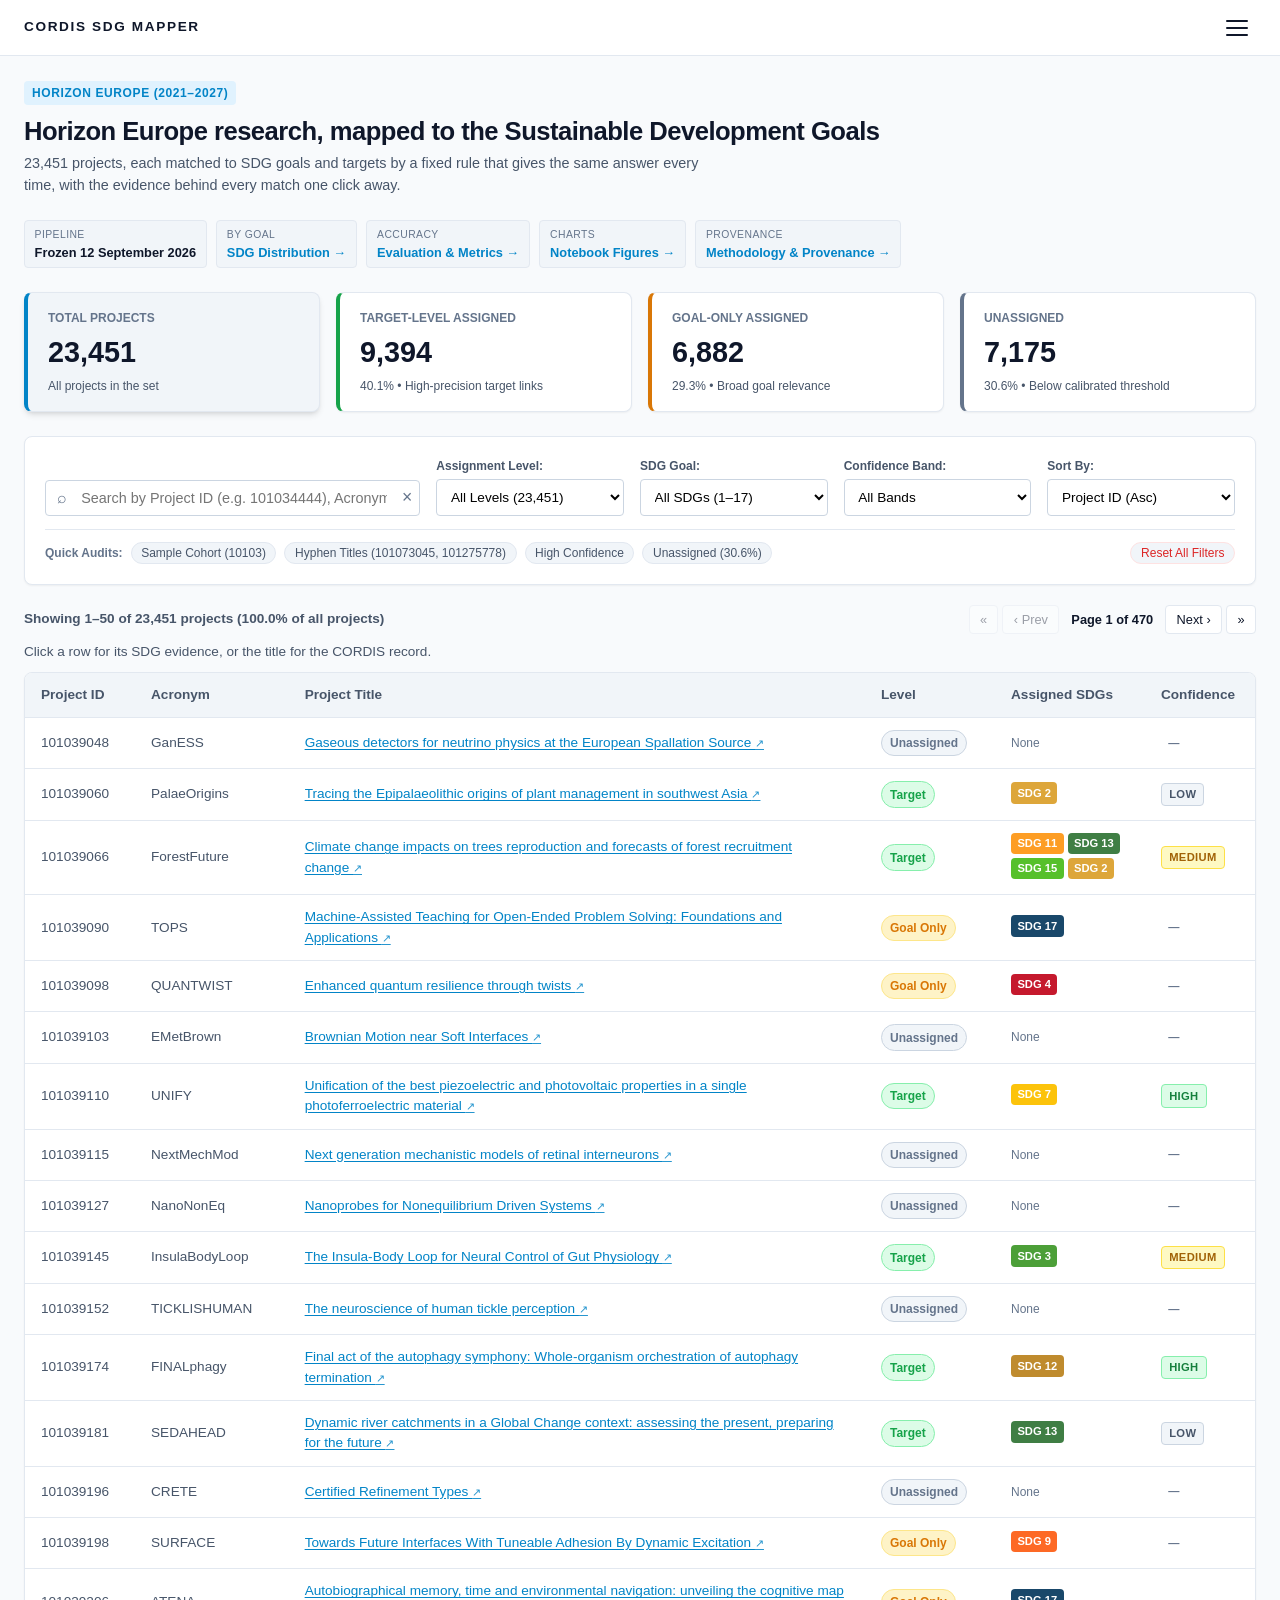
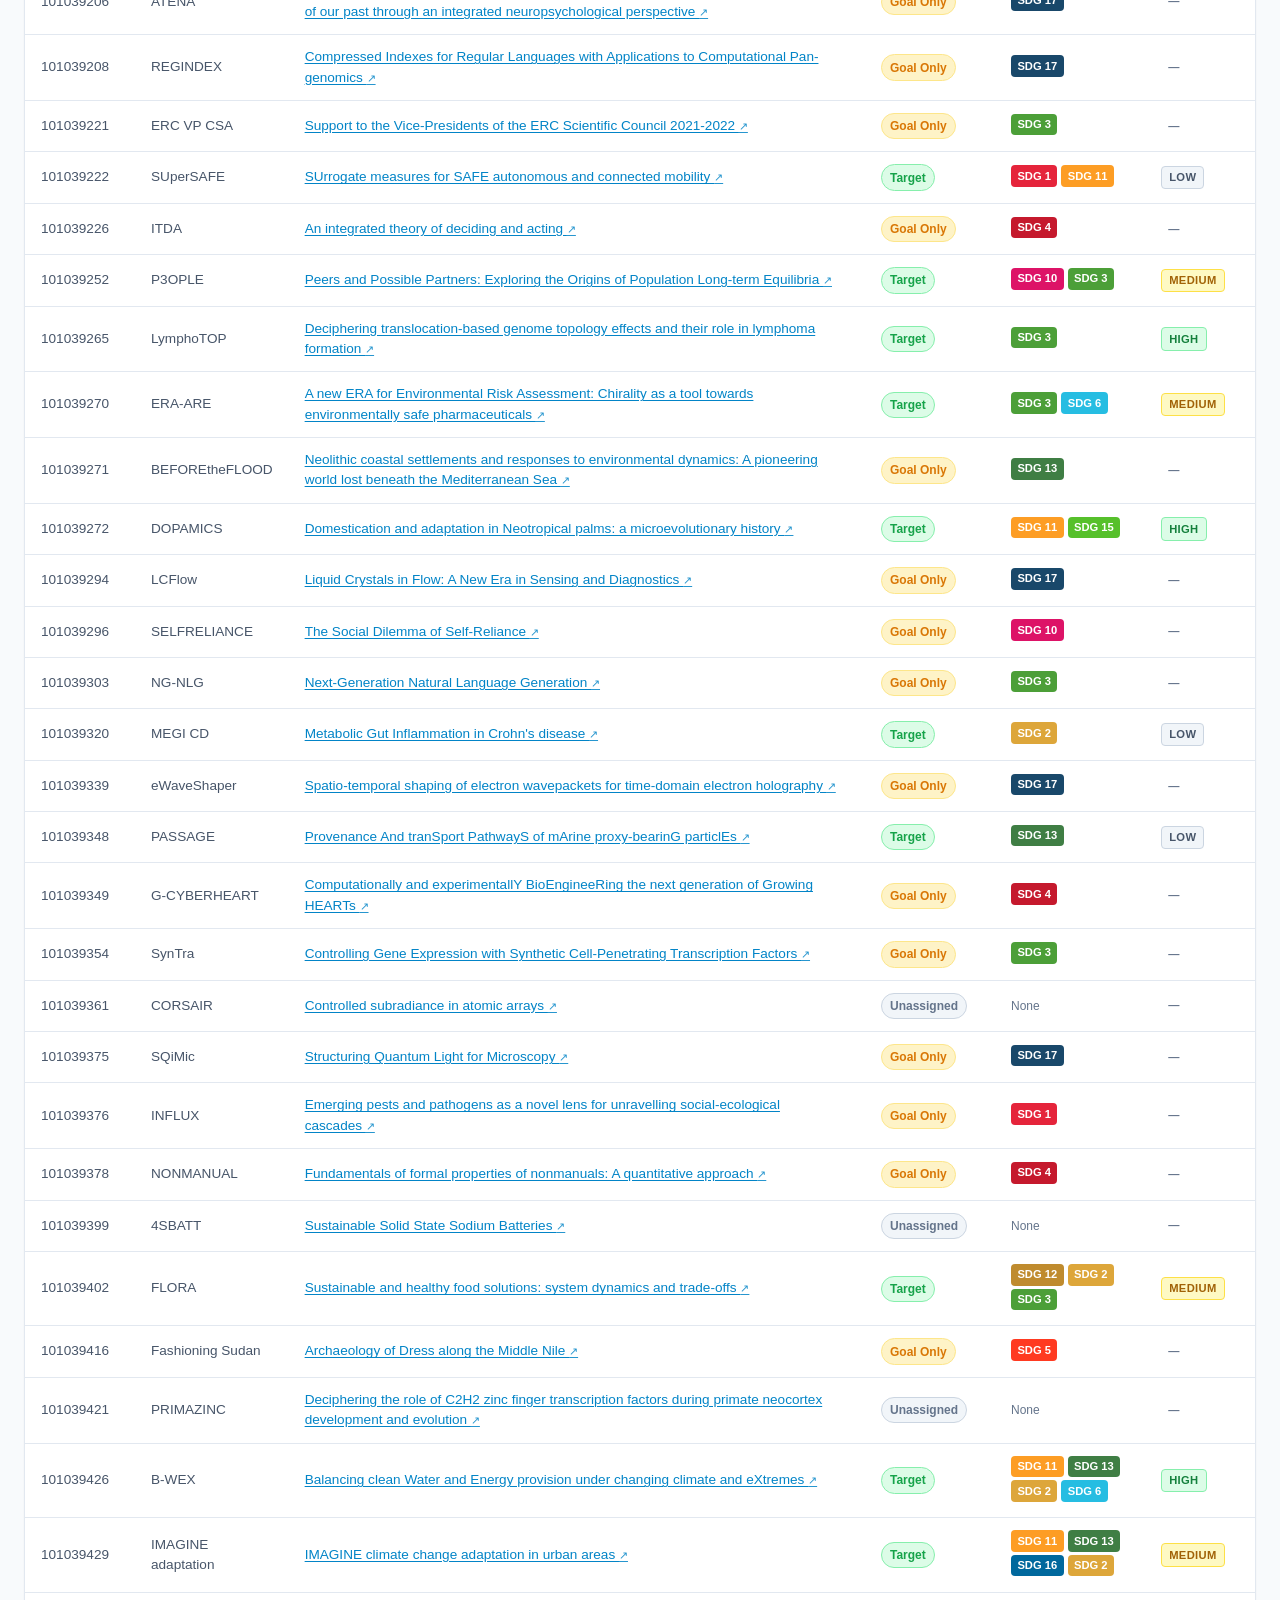
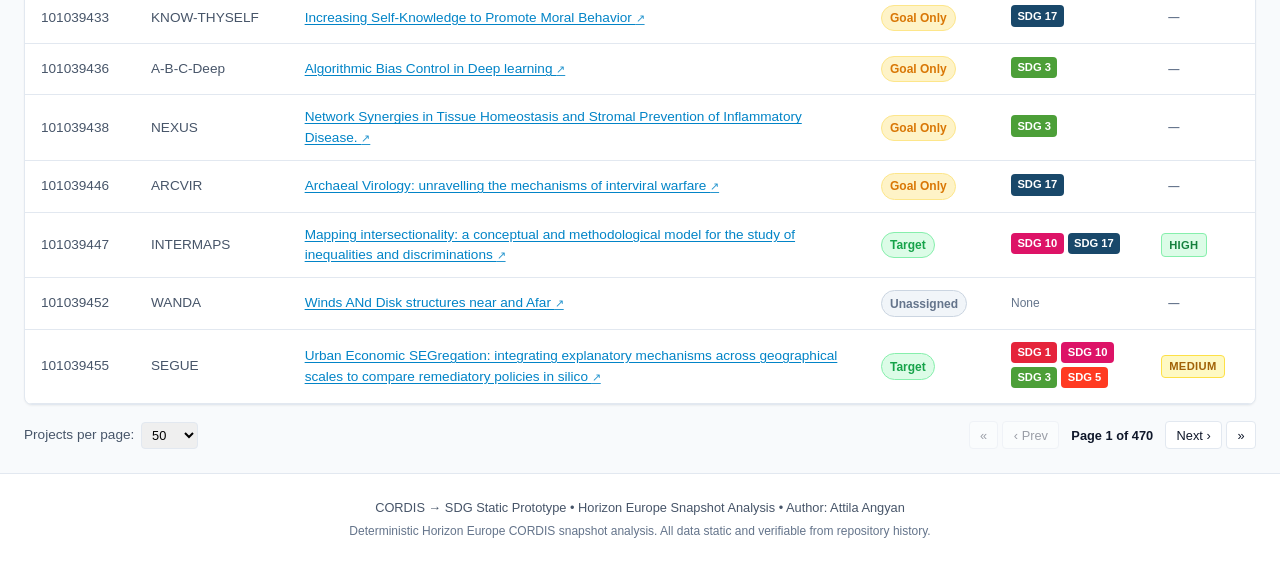
==== prototype/index.html @ 610fe41e "prototype: a target row lists its projects, goals link to the UN, and the open goal shows its statem" ====
<!DOCTYPE html>
<html lang="en">
<head>
  <meta charset="UTF-8">
  <meta name="viewport" content="width=device-width, initial-scale=1.0">
  <title>CORDIS SDG Mapper</title>
  <link rel="stylesheet" href="styles.css">
</head>
<body>
  <!-- Top bar: wordmark left, one menu behind three lines on the right -->
  <header class="topbar">
    <a class="wordmark" href="#tab-explorer" data-tab="explorer">CORDIS SDG Mapper</a>
    <button class="menu-toggle" id="menu-toggle" aria-label="Open menu" aria-expanded="false" aria-controls="site-menu">
      <span class="menu-lines" aria-hidden="true"><i></i><i></i><i></i></span>
    </button>
  </header>
  <nav class="site-menu" id="site-menu" hidden>
    <ul class="menu-list" role="list">
      <li><button class="menu-item active" data-tab="explorer">Home</button></li>
      <li><button class="menu-item" data-tab="sdgs">SDG Distribution</button></li>
      <li><button class="menu-item" data-tab="evaluation">Evaluation &amp; Metrics</button></li>
      <li><button class="menu-item" data-tab="figures">Notebook Figures</button></li>
      <li><button class="menu-item" data-tab="provenance">Methodology &amp; Provenance</button></li>
    </ul>
  </nav>
  <div class="menu-backdrop" id="menu-backdrop" hidden></div>

  <!-- Page head: scrolls with the page -->
  <section class="page-head" id="page-head">
    <div class="header-top">
      <div class="header-titles">
        <div class="header-badge">Horizon Europe (2021&ndash;2027)</div>
        <h1>Horizon Europe research, mapped to the Sustainable Development Goals</h1>
        <p class="header-subtitle">23,451 projects, each matched to SDG goals and targets by a fixed rule that gives the same answer every time, with the evidence behind every match one click away.</p>
      </div>
      <div class="provenance-badges">
        <div class="badge-item">
          <span class="badge-label">Pipeline</span>
          <span class="badge-value">Frozen 12 September 2026</span>
        </div>
        <div class="badge-item">
          <span class="badge-label">By goal</span>
          <a href="#tab-sdgs" class="badge-value badge-link section-link" data-tab="sdgs">SDG Distribution &rarr;</a>
        </div>
        <div class="badge-item">
          <span class="badge-label">Accuracy</span>
          <a href="#tab-evaluation" class="badge-value badge-link section-link" data-tab="evaluation">Evaluation &amp; Metrics &rarr;</a>
        </div>
        <div class="badge-item">
          <span class="badge-label">Charts</span>
          <a href="#tab-figures" class="badge-value badge-link section-link" data-tab="figures">Notebook Figures &rarr;</a>
        </div>
        <div class="badge-item" title="c5f2a26ce6049e801a7e757efc2cbe4253689987fad761f1d97cfb5b0ad68fb2">
          <span class="badge-label">Provenance</span>
          <a href="#tab-provenance" class="badge-value badge-link section-link" id="header-provenance-link" data-tab="provenance" title="c5f2a26ce6049e801a7e757efc2cbe4253689987fad761f1d97cfb5b0ad68fb2">Methodology &amp; Provenance &rarr;</a>
        </div>
      </div>
    </div>
  </section>

  <main class="app-main">
    <!-- TAB 1: PROJECT EXPLORER -->
    <section id="tab-explorer" class="tab-pane active">
      <!-- High Level Statistics Bar -->
      <div class="stats-row">
        <div class="stat-card stat-total" id="card-total">
          <div class="stat-label">Total Projects</div>
          <div class="stat-value" id="stat-total">23,451</div>
          <div class="stat-sub">All projects in the set</div>
        </div>
        <div class="stat-card stat-target" id="card-target">
          <div class="stat-label">Target-Level Assigned</div>
          <div class="stat-value" id="stat-target">9,394</div>
          <div class="stat-sub">40.1% &bull; High-precision target links</div>
        </div>
        <div class="stat-card stat-goal" id="card-goal">
          <div class="stat-label">Goal-Only Assigned</div>
          <div class="stat-value" id="stat-goal">6,882</div>
          <div class="stat-sub">29.3% &bull; Broad goal relevance</div>
        </div>
        <div class="stat-card stat-none" id="card-none">
          <div class="stat-label">Unassigned</div>
          <div class="stat-value" id="stat-none">7,175</div>
          <div class="stat-sub">30.6% &bull; Below calibrated threshold</div>
        </div>
      </div>

      <!-- Search & Filters Container -->
      <div class="filters-card">
        <div class="filters-main">
          <div class="search-box">
            <span class="search-icon">&telrec;</span>
            <input type="text" id="search-input" placeholder="Search by Project ID (e.g. 101034444), Acronym, or Title keywords..." autocomplete="off">
            <button id="clear-search-btn" class="icon-btn" title="Clear search">&times;</button>
          </div>

          <div class="filter-group">
            <label for="level-filter">Assignment Level:</label>
            <select id="level-filter">
              <option value="all">All Levels (23,451)</option>
              <option value="target">Target-Level Assigned (9,394)</option>
              <option value="goal_only">Goal-Only Assigned (6,882)</option>
              <option value="none">Unassigned (7,175)</option>
            </select>
          </div>

          <div class="filter-group">
            <label for="sdg-filter">SDG Goal:</label>
            <select id="sdg-filter">
              <option value="all">All SDGs (1–17)</option>
            </select>
          </div>

          <div class="filter-group">
            <label for="band-filter">Confidence Band:</label>
            <select id="band-filter">
              <option value="all">All Bands</option>
              <option value="high">High Confidence</option>
              <option value="medium">Medium Confidence</option>
              <option value="low">Low Confidence</option>
              <option value="none">Unassigned</option>
            </select>
          </div>

          <div class="filter-group">
            <label for="sort-select">Sort By:</label>
            <select id="sort-select">
              <option value="id-asc">Project ID (Asc)</option>
              <option value="id-desc">Project ID (Desc)</option>
              <option value="acronym-asc">Acronym (A &rarr; Z)</option>
            </select>
          </div>
        </div>

        <!-- Quick Filter Presets -->
        <div class="quick-presets">
          <span class="preset-label">Quick Audits:</span>
          <button class="preset-btn" data-preset="sample">Sample Cohort (10103)</button>
          <button class="preset-btn" data-preset="hyphen-titles" title="Audit projects 101073045 and 101275778 with leading hyphens">Hyphen Titles (101073045, 101275778)</button>
          <button class="preset-btn" data-preset="high-band">High Confidence</button>
          <button class="preset-btn" data-preset="unassigned">Unassigned (30.6%)</button>
          <button class="preset-btn preset-reset" id="reset-filters-btn">Reset All Filters</button>
        </div>
      </div>

      <!-- Results Count & Pagination Controls -->
      <div class="results-header">
        <div class="results-count-group">
          <div class="results-count" id="results-count">Loading index...</div>
          <button class="target-chip" id="target-filter-chip" hidden type="button" title="Remove the target filter"></button>
        </div>
        <div class="pagination-controls" id="top-pagination"></div>
      </div>

      <div class="table-hint">Click a row for its SDG evidence, or the title for the CORDIS record.</div>

      <!-- Projects Table -->
      <div class="table-container">
        <table class="projects-table">
          <thead>
            <tr>
              <th class="col-id">Project ID</th>
              <th class="col-acronym">Acronym</th>
              <th class="col-title">Project Title</th>
              <th class="col-level">Level</th>
              <th class="col-sdgs">Assigned SDGs</th>
              <th class="col-band">Confidence</th>
            </tr>
          </thead>
          <tbody id="projects-table-body">
            <tr>
              <td colspan="6" class="loading-cell">Loading project search index (23,451 projects)...</td>
            </tr>
          </tbody>
        </table>
      </div>

      <!-- Bottom Pagination -->
      <div class="results-footer">
        <div class="page-size-selector">
          <label for="page-size-select">Projects per page:</label>
          <select id="page-size-select">
            <option value="25">25</option>
            <option value="50" selected>50</option>
            <option value="100">100</option>
            <option value="250">250</option>
          </select>
        </div>
        <div class="pagination-controls" id="bottom-pagination"></div>
      </div>
    </section>

    <!-- TAB 2: SDG DISTRIBUTIONS -->
    <section id="tab-sdgs" class="tab-pane">
      <div class="pane-intro">
        <h2>UN Sustainable Development Goals Distribution</h2>
        <p>Breakdown of 23,451 Horizon Europe projects mapped across the 17 Sustainable Development Goals. Click any Goal to inspect its target-level distribution and filter the project list on the Home page.</p>
      </div>

      <div class="sdg-grid" id="sdg-grid">
        <!-- Filled dynamically by JavaScript -->
      </div>

      <!-- Target Breakdown Drawer / Container -->
      <div class="target-breakdown-card" id="target-breakdown-card" style="display: none;">
        <div class="target-breakdown-header">
          <div class="target-breakdown-title" id="target-breakdown-title">SDG Target Breakdown</div>
          <div class="target-breakdown-actions">
            <button class="btn btn-primary" id="filter-by-selected-sdg-btn">Explore Projects in this SDG &rarr;</button>
            <button class="icon-btn" id="close-target-breakdown-btn">&times;</button>
          </div>
        </div>
        <div class="target-breakdown-body" id="target-breakdown-body"></div>
      </div>
    </section>

    <!-- TAB 3: EVALUATION & METRICS -->
    <section id="tab-evaluation" class="tab-pane">
      <div class="pane-intro">
        <h2>Pipeline Evaluation &amp; Benchmark Metrics</h2>
        <p>Ground-truth validation results on the held-out 100 evaluation sample and development agreement metrics from the frozen pipeline run (output <code class="mono" title="0938fe34e41cd5d8ddccfba69238481fdf6470e54046104ad7a3535da6743709">0938fe34&hellip;</code>, pipeline commit <code class="mono" title="0246412b44f722567feaa2e6c1b6e695de86c923">0246412b</code>, metrics artefact <code class="mono" title="babd37415581ce82ecb09c4501052ce811e834e57dad7c6735389ce321dd8a2e">babd3741&hellip;</code>).</p>
      </div>

      <div class="metrics-grid">
        <div class="metric-box highlight-box">
          <div class="metric-title">Target-Level Precision</div>
          <div class="metric-number" id="eval-metric-precision">0.447</div>
          <div class="metric-desc">Target-level precision on held-out evaluation 100 sample (calibrated threshold).</div>
        </div>
        <div class="metric-box highlight-box">
          <div class="metric-title">Target-Level Recall</div>
          <div class="metric-number" id="eval-metric-recall">0.221</div>
          <div class="metric-desc">Target-level recall on held-out 100 sample (reflects vocabulary ceiling constraints).</div>
        </div>
        <div class="metric-box warning-box">
          <div class="metric-title">Recall Ceiling</div>
          <div class="metric-number" id="eval-metric-ceiling">0.442</div>
          <div class="metric-desc"><strong id="eval-metric-ceiling-unreachable">53 of 95 reference pairs</strong> share zero vocabulary with official target descriptions at any threshold.</div>
        </div>
        <div class="metric-box">
          <div class="metric-title">Development Cohen's Kappa</div>
          <div class="metric-number" id="eval-metric-kappa">0.677</div>
          <div class="metric-desc">Agreement between two model seats on development 50 sample (substantial agreement baseline).</div>
        </div>
      </div>

      <div class="eval-cards-container">
        <div class="eval-card">
          <h3>Methodological Findings &amp; Constraints</h3>
          <ul class="eval-list">
            <li>
              <strong>Vocabulary Divergence &amp; The Recall Ceiling (<span id="eval-prose-ceiling">0.442</span>):</strong>
              Keyword and text-matching pipelines cannot reach <span id="eval-prose-unreachable-pairs">53 of 95</span> gold-standard target associations because CORDIS project descriptions and UN SDG target texts use non-overlapping terminologies. This ceiling is an inherent property of lexical overlap, not a pipeline bug.
            </li>
            <li>
              <strong>Unassigned Rate (30.6%):</strong>
              7,175 of 23,451 projects receive no SDG assignment (<code class="mono">assignment_level: none</code>). Calibrated thresholding intentionally rejects low-confidence matches to preserve high precision (<span id="eval-prose-precision">0.447</span>) rather than forcing arbitrary labels.
            </li>
            <li>
              <strong>Single-Reference Annotation Limit:</strong>
              <span id="eval-prose-reference-note">The reference labels for the 100 evaluation projects come from a single annotator. A planned second annotation of 20 projects by the author was not made, so no adjudication took place and this limitation covers all 100.</span>
            </li>
            <li>
              <strong>Deterministic Verification &amp; Explanation Pass:</strong>
              To ensure 100% deterministic reproducibility without external API key dependencies, model-generated explanations were parked under the methodology specification during the frozen run.
            </li>
          </ul>
        </div>

        <div class="eval-card">
          <h3>Self-Proof Reproduction Protocol</h3>
          <div class="repro-box">
            <p>Every reported metric is verified by self-proof inside <code class="mono">scripts/metrics.py</code>:</p>
            <pre class="code-block">python scripts/metrics.py --results data/pipeline/evaluation-100-v2.json --results-sha256 0938fe34e41cd5d8ddccfba69238481fdf6470e54046104ad7a3535da6743709 --dev-results data/pipeline/development-50-v1.json --dev-results-sha256 032a4881774ce9adbbc84bb8a949b7d06843ad77a23aae1c4b77d6de522ea460 --handoff data/sample/handoff-evaluation-100.json --out data/pipeline/evaluation-100-metrics.json</pre>
            <p>The script validates development-50 agreement (<code class="mono" id="eval-repro-kappa">0.677</code>) and held-out 100 target metrics (<code class="mono" id="eval-repro-metrics">P=0.447, R=0.221, Ceiling=0.442</code>) against the frozen run output <code class="mono" title="0938fe34e41cd5d8ddccfba69238481fdf6470e54046104ad7a3535da6743709">0938fe34&hellip;</code>.</p>
          </div>
        </div>
      </div>
    </section>

    <!-- TAB 4: NOTEBOOK FIGURES -->
    <section id="tab-figures" class="tab-pane">
      <div class="pane-intro">
        <h2>Notebook Visualisations (Embedded SVGs)</h2>
        <p>The six figures committed under <code class="mono">figures/</code> are embedded directly without redrawing or modifications.</p>
      </div>

      <div class="figures-gallery">
        <!-- Figure 1 -->
        <article class="figure-card">
          <div class="figure-media">
            <img src="figures/recall-ceiling.svg" alt="Recall Ceiling and Unreachable Targets" class="responsive-svg" onerror="this.onerror=null;this.src='../figures/recall-ceiling.svg';">
          </div>
          <div class="figure-info">
            <h3>1. Recall Ceiling &amp; Unreachable Reference Targets</h3>
            <div class="fig-meta">
              <span class="fig-file">figures/recall-ceiling.svg</span>
              <span class="fig-hash mono" title="2877c3ac441ffbb0485b712abda4cff057c8efa93e904c7ca494fcd6f8427ed1">sha256: 2877c3ac&hellip;</span>
            </div>
            <p class="fig-caption">Visualises the <span id="fig-caption-ceiling">0.442</span> recall ceiling: <span id="fig-caption-unreachable">53 of 95</span> reference pairs share zero terms with UN SDG targets, rendering them unreachable by lexical methods regardless of threshold tuning.</p>
          </div>
        </article>

        <!-- Figure 2 -->
        <article class="figure-card">
          <div class="figure-media">
            <img src="figures/disagreement-shape.svg" alt="Disagreement Shape" class="responsive-svg" onerror="this.onerror=null;this.src='../figures/disagreement-shape.svg';">
          </div>
          <div class="figure-info">
            <h3>2. Disagreement Shape Across Reference Standards</h3>
            <div class="fig-meta">
              <span class="fig-file">figures/disagreement-shape.svg</span>
              <span class="fig-hash mono" title="d9c6a91a11481c3265be6d4747b69352790fa7e4536ff98ff19ea831ea3f9e61">sha256: d9c6a91a&hellip;</span>
            </div>
            <p class="fig-caption">Distribution and topology of classification agreements and disagreements between automated heuristic scoring and manual reference annotations.</p>
          </div>
        </article>

        <!-- Figure 3 -->
        <article class="figure-card">
          <div class="figure-media">
            <img src="figures/goals-by-project-count.svg" alt="Distribution of Goals per Project" class="responsive-svg" onerror="this.onerror=null;this.src='../figures/goals-by-project-count.svg';">
          </div>
          <div class="figure-info">
            <h3>3. Goals by Project Count</h3>
            <div class="fig-meta">
              <span class="fig-file">figures/goals-by-project-count.svg</span>
              <span class="fig-hash mono" title="7db6eae48b966e1fa73c3e928f21958171cad4a8536f49f3fe1e816701f02d23">sha256: 7db6eae4&hellip;</span>
            </div>
            <p class="fig-caption">Frequency of projects mapped to 0, 1, 2, or 3+ SDG goals. 30.6% (7,175) receive 0 assignments, while single-goal and dual-goal projects form the majority of assignments.</p>
          </div>
        </article>

        <!-- Figure 4 -->
        <article class="figure-card">
          <div class="figure-media">
            <img src="figures/most-linked-targets.svg" alt="Most Linked Targets" class="responsive-svg" onerror="this.onerror=null;this.src='../figures/most-linked-targets.svg';">
          </div>
          <div class="figure-info">
            <h3>4. Most Linked SDG Targets</h3>
            <div class="fig-meta">
              <span class="fig-file">figures/most-linked-targets.svg</span>
              <span class="fig-hash mono" title="8f2caf29f882ebf6148ffd73485308fb02a7e682e0bfaace837de532c1d644d6">sha256: 8f2caf29&hellip;</span>
            </div>
            <p class="fig-caption">The top SDG targets linked across Horizon Europe funding, highlighting prominent concentrations in health (Goal 3), climate action (Goal 13), and energy transition (Goal 7).</p>
          </div>
        </article>

        <!-- Figure 5 -->
        <article class="figure-card">
          <div class="figure-media">
            <img src="figures/relevance-by-field.svg" alt="Relevance by Field" class="responsive-svg" onerror="this.onerror=null;this.src='../figures/relevance-by-field.svg';">
          </div>
          <div class="figure-info">
            <h3>5. Relevance by CORDIS Field</h3>
            <div class="fig-meta">
              <span class="fig-file">figures/relevance-by-field.svg</span>
              <span class="fig-hash mono" title="46baad33a8d40a4cba2b0ee220df564d01b4bc61308ff102374da95ace6f4d6f">sha256: 46baad33&hellip;</span>
            </div>
            <p class="fig-caption">Signal strength and scoring contribution across project Title, Objective, and Call Title fields, illustrating the critical importance of multi-field provenance.</p>
          </div>
        </article>

        <!-- Figure 6 -->
        <article class="figure-card">
          <div class="figure-media">
            <img src="figures/confidence-bands.svg" alt="Confidence Bands" class="responsive-svg" onerror="this.onerror=null;this.src='../figures/confidence-bands.svg';">
          </div>
          <div class="figure-info">
            <h3>6. Assignment Confidence Bands</h3>
            <div class="fig-meta">
              <span class="fig-file">figures/confidence-bands.svg</span>
              <span class="fig-hash mono" title="7d55aa97458541589e569986b3be7a8abb14e7a5da12ccef06030469fe160761">sha256: 7d55aa97&hellip;</span>
            </div>
            <p class="fig-caption">How the assignments split across the three confidence bands, from high-certainty matches to exploratory ones.</p>
          </div>
        </article>
      </div>
    </section>

    <!-- TAB 5: METHODOLOGY & PROVENANCE -->
    <section id="tab-provenance" class="tab-pane">
      <div class="pane-intro">
        <h2>Methodology &amp; Provenance</h2>
        <p>Deterministic classification methodology, taxonomy integration, reproducibility commands, and cryptographic verification digests for the Horizon Europe CORDIS SDG mapping analysis.</p>
      </div>

      <div class="provenance-grid">
        <!-- 1. What the data is -->
        <div class="provenance-card">
          <h3>What the data is</h3>
          <p>The analysis operates on official European Union open datasets and established international taxonomies:</p>
          <ul class="covenant-list">
            <li>
              <strong>The Horizon Europe projects:</strong>
              A complete snapshot of 23,451 research projects funded under the European Union's Horizon Europe framework programme (2021&ndash;2027), sourced from the official CORDIS open data repository. Each project record contains project identifiers, title, acronym, teaser summary, comprehensive objective text, free keywords, and classified scientific domains.
            </li>
            <li>
              <strong>UN Sustainable Development Goals Taxonomy:</strong>
              The 17 Goals and 169 Targets defined by the United Nations 2030 Agenda for Sustainable Development, sourced from the Publications Office of the European Union (EU Vocabularies). The taxonomy establishes standard descriptions, indicators, and official target statements.
            </li>
            <li>
              <strong>European Science Vocabulary (EuroSciVoc):</strong>
              The multilingual taxonomy of scientific fields maintained by the Publications Office of the European Union. A curated, peer-reviewed domain crosswalk containing 235 mappings connects EuroSciVoc disciplines directly to relevant SDG targets and goals.
            </li>
            <li>
              <strong>Five Analyzed Text Fields:</strong>
              Project evidence is extracted across five distinct fields: Project Title, Teaser, Objective, Free Keywords, and EuroSciVoc Fields. The pipeline explicitly tracks which fields are populated in each CORDIS record to distinguish between absent text fields and non-matching text.
            </li>
          </ul>
        </div>

        <!-- 2. What the pipeline does -->
        <div class="provenance-card">
          <h3>What the pipeline does</h3>
          <p>The system performs deterministic multi-label classification to assign UN SDGs to Horizon Europe research projects:</p>
          <ul class="covenant-list">
            <li>
              <strong>Dual Evidence Architecture:</strong>
              The classifier synthesises two complementary channels of evidence:
              <br>&bull; <em>Lexical Target Matching:</em> High-precision phrase and keyword matching using strict word-boundary regular expressions against SDG target definitions, guarded by negative filters and domain stop-lists to eliminate polysemous false positives.
              <br>&bull; <em>Taxonomic Crosswalk:</em> Domain-level assignments inferred from official EuroSciVoc classifications attached to each project.
            </li>
            <li>
              <strong>Assignment Tiers &amp; Calibrated Precision:</strong>
              Projects are stratified into three mutually distinct assignment tiers:
              <br>&bull; <em>Target-Level Assigned (40.1%, 9,394 projects):</em> Substantive evidence meeting calibrated scoring thresholds for one or more specific SDG targets.
              <br>&bull; <em>Goal-Only Assigned (29.3%, 6,882 projects):</em> High-level relevance to broader SDG themes without meeting granular target-level evidence criteria.
              <br>&bull; <em>Unassigned (30.6%, 7,175 projects):</em> Projects lacking sufficient lexical or taxonomic overlap are left unassigned, preserving high precision (0.447) rather than introducing speculative labels.
            </li>
            <li>
              <strong>Full Attribution &amp; Auditability:</strong>
              Every assigned target or goal retains complete evidence provenance, recording the exact matched phrases and the specific project fields in which they occurred.
            </li>
            <li>
              <strong>Source Text Fidelity:</strong>
              All project titles and acronyms are preserved verbatim from raw CORDIS source bytes without normalization or escaping (including leading hyphens in projects 101073045 and 101275778).
            </li>
          </ul>
        </div>

        <!-- 3. What was frozen and when -->
        <div class="provenance-card">
          <h3>What was frozen and when</h3>
          <p>Methodological specifications, logic, and evaluation artifacts were formally frozen on 12 September 2026:</p>
          <ul class="covenant-list">
            <li>
              <strong>Pipeline Freeze (12 September 2026):</strong>
              The classification algorithm, matching rules, scoring weights, vocabulary stop-lists, and assignment thresholds were frozen at commit <code class="mono" title="0246412b44f722567feaa2e6c1b6e695de86c923">0246412b44f722567feaa2e6c1b6e695de86c923</code>.
            </li>
            <li>
              <strong>Single Blind Evaluation Run:</strong>
              Evaluation was performed once against the frozen pipeline using a held-out benchmark of 100 projects. The run yielded target-level precision of 0.447 and recall of 0.221, reflecting an inherent vocabulary ceiling of 0.442 where 53 of 95 reference pairs share zero lexical overlap with official UN target texts.
            </li>
            <li>
              <strong>Fast run checked against the slow run:</strong>
              A performance optimization (substring pre-check skip) was verified against a slow control run across all 23,451 projects (28,833 assigned rows). Two independent instruments confirmed byte-identical results: zero missing projects, zero row differences, and zero score or band discrepancies.
            </li>
            <li>
              <strong>Frozen Run Output:</strong>
              The full evaluation output hashes cryptographically to <code class="mono" title="0938fe34e41cd5d8ddccfba69238481fdf6470e54046104ad7a3535da6743709">0938fe34e41cd5d8ddccfba69238481fdf6470e54046104ad7a3535da6743709</code>.
            </li>
          </ul>
        </div>

        <!-- 4. How to reproduce it -->
        <div class="provenance-card">
          <h3>How to reproduce it</h3>
          <p>The entire pipeline executes using only the Python standard library (version 3.10+) with zero external package dependencies. Run the reproduction suite in sequence:</p>
          <div class="repro-box">
            <pre class="code-block">python scripts/make_manifest.py
python scripts/verify_licences.py
python scripts/extract_targets.py
python scripts/extract_key_terms.py
python scripts/verify_crosswalk.py
python scripts/draw_sample.py
python scripts/build_handoff.py
python scripts/build_handoff.py --set evaluation --out data/sample/handoff-evaluation-100.json
python scripts/pipeline.py --handoff data/sample/handoff-150.json --set development --out data/pipeline/development-50-v2.json
python scripts/pipeline.py --handoff data/sample/handoff-evaluation-100.json --set evaluation --freeze-seq 207 --out data/pipeline/evaluation-100-v2.json
python scripts/explain.py --results data/pipeline/development-50-v2.json --out data/pipeline/development-50-explanations-v2.json
python scripts/metrics.py --results data/pipeline/evaluation-100-v2.json --results-sha256 0938fe34e41cd5d8ddccfba69238481fdf6470e54046104ad7a3535da6743709 --dev-results data/pipeline/development-50-v1.json --dev-results-sha256 032a4881774ce9adbbc84bb8a949b7d06843ad77a23aae1c4b77d6de522ea460 --handoff data/sample/handoff-evaluation-100.json --out data/pipeline/evaluation-100-metrics.json
python scripts/compare_control_table.py --control &lt;path-to-control-table&gt;
python scripts/test_reported_figures.py</pre>
          </div>
        </div>

        <!-- 5. Verify these files -->
        <div class="provenance-card" id="card-verify-files">
          <h3>Verify these files</h3>
          <p>Cryptographic digests for all pipeline artefacts and specification documents, verified on disk:</p>
          <table class="contract-table" id="verify-files-table">
            <thead>
              <tr>
                <th>Artefact</th>
                <th>Repository Path</th>
                <th>SHA-256 / Commit Digest</th>
              </tr>
            </thead>
            <tbody>
              <tr id="verify-mapping-table">
                <td><strong>Mapping Table</strong></td>
                <td><code class="mono">data/corpus/mapping-table-0246412.csv</code></td>
                <td><code class="mono" id="digest-mapping-table" title="181d378a3078014193f3ae4f684b00b375ed62f3d24b2b34c060f6457b4a00d3">181d378a3078014193f3ae4f684b00b375ed62f3d24b2b34c060f6457b4a00d3</code></td>
              </tr>
              <tr id="verify-pipeline-commit">
                <td><strong>Pipeline Commit</strong></td>
                <td><code class="mono">scripts/pipeline.py</code> (frozen commit)</td>
                <td><code class="mono" id="digest-pipeline-commit" title="0246412b44f722567feaa2e6c1b6e695de86c923">0246412b44f722567feaa2e6c1b6e695de86c923</code></td>
              </tr>
              <tr id="verify-frozen-output">
                <td><strong>Frozen Output</strong></td>
                <td>Evaluation run output</td>
                <td><code class="mono" id="digest-frozen-output" title="0938fe34e41cd5d8ddccfba69238481fdf6470e54046104ad7a3535da6743709">0938fe34e41cd5d8ddccfba69238481fdf6470e54046104ad7a3535da6743709</code></td>
              </tr>
              <tr id="verify-specification">
                <td><strong>Specification</strong></td>
                <td><code class="mono">docs/cordis-sdg-registration-v10.md</code></td>
                <td><code class="mono" id="digest-specification" title="c5f2a26ce6049e801a7e757efc2cbe4253689987fad761f1d97cfb5b0ad68fb2">c5f2a26ce6049e801a7e757efc2cbe4253689987fad761f1d97cfb5b0ad68fb2</code></td>
              </tr>
              <tr id="verify-figures-document">
                <td><strong>Figures Document</strong></td>
                <td><code class="mono">data/corpus/figures.json</code></td>
                <td><code class="mono" id="digest-figures-document" title="03d79580081ca40bf0d1d25b5279a57880ddf09d750490553593387126d92f6f">03d79580081ca40bf0d1d25b5279a57880ddf09d750490553593387126d92f6f</code></td>
              </tr>
              <tr id="verify-metrics-artefact">
                <td><strong>Metrics Artefact</strong></td>
                <td><code class="mono">data/pipeline/evaluation-100-metrics.json</code></td>
                <td><code class="mono" id="digest-metrics-artefact" title="babd37415581ce82ecb09c4501052ce811e834e57dad7c6735389ce321dd8a2e">babd37415581ce82ecb09c4501052ce811e834e57dad7c6735389ce321dd8a2e</code></td>
              </tr>
              <tr id="verify-svg-figures">
                <td><strong>Notebook Figures</strong></td>
                <td><code class="mono">figures/*.svg</code> (6 embedded figures)</td>
                <td><code class="mono">Byte-identical SVG vector assets</code></td>
              </tr>
            </tbody>
          </table>
        </div>
      </div>
    </section>
  </main>

  <!-- PROJECT DETAIL MODAL / DRAWER -->
  <div class="modal-backdrop" id="project-modal-backdrop">
    <div class="modal-content" id="project-modal-content">
      <div class="modal-header">
        <div class="modal-title-group">
          <div class="modal-meta-bar">
            <span class="modal-id" id="modal-project-id">Project 101034444</span>
            <span class="modal-acronym" id="modal-project-acronym">ACRONYM</span>
            <span class="badge-level" id="modal-level-badge">Target-Level</span>
          </div>
          <h2 class="modal-title"><a href="https://cordis.europa.eu/project/id/101034444" target="_blank" rel="noopener" class="modal-title-link cordis-outbound-link" id="modal-project-title" title="Open CORDIS project record on cordis.europa.eu (external site, opens in new tab)" aria-label="Open project on CORDIS (leaves site)">Project Title Placeholder&nbsp;<span class="external-icon">&nearr;</span></a></h2>
        </div>
        <button class="modal-close-btn" id="modal-close-btn" title="Close modal">&times;</button>
      </div>

      <div class="modal-body" id="modal-body">
        <div class="modal-loading">Loading project details...</div>
      </div>
    </div>
  </div>

  <footer class="app-footer">
    <div class="footer-content">
      <p>CORDIS &rarr; SDG Static Prototype &bull; Horizon Europe Snapshot Analysis &bull; Author: Attila Angyan</p>
      <p class="footer-sub">Deterministic Horizon Europe CORDIS snapshot analysis. All data static and verifiable from repository history.</p>
    </div>
  </footer>

  <script src="app.js"></script>
</body>
</html>
---- prototype/styles.css ----
/* CSS Styles for CORDIS → SDG Static Prototype */
:root {
  --font-sans: -apple-system, BlinkMacSystemFont, "Segoe UI", Roboto, Helvetica, Arial, sans-serif;
  --font-mono: ui-monospace, SFMono-Regular, Consolas, "Liberation Mono", Menlo, monospace;

  --bg-primary: #f8fafc;
  --bg-surface: #ffffff;
  --bg-alt: #f1f5f9;
  --bg-elevated: #ffffff;

  --border-color: #e2e8f0;
  --border-dark: #cbd5e1;

  --text-primary: #0f172a;
  --text-secondary: #475569;
  --text-muted: #64748b;

  --primary: #0284c7;
  --primary-hover: #0369a1;
  --primary-light: #e0f2fe;

  --success: #16a34a;
  --success-bg: #dcfce7;
  --success-border: #86efac;

  --warning: #d97706;
  --warning-bg: #fef3c7;
  --warning-border: #fde68a;

  --danger: #dc2626;
  --danger-bg: #fee2e2;

  --neutral-bg: #f1f5f9;
  --neutral-border: #cbd5e1;

  --shadow-sm: 0 1px 2px 0 rgb(0 0 0 / 0.05);
  --shadow-md: 0 4px 6px -1px rgb(0 0 0 / 0.1), 0 2px 4px -2px rgb(0 0 0 / 0.1);
  --shadow-lg: 0 10px 15px -3px rgb(0 0 0 / 0.1), 0 4px 6px -4px rgb(0 0 0 / 0.1);
  --shadow-xl: 0 20px 25px -5px rgb(0 0 0 / 0.1), 0 8px 10px -6px rgb(0 0 0 / 0.1);

  --radius-sm: 4px;
  --radius-md: 8px;
  --radius-lg: 12px;
}

* {
  box-sizing: border-box;
  margin: 0;
  padding: 0;
}

body {
  font-family: var(--font-sans);
  background-color: var(--bg-primary);
  color: var(--text-primary);
  line-height: 1.5;
  -webkit-font-smoothing: antialiased;
}

.mono {
  font-family: var(--font-mono);
}

/* Top bar: one slim line that stays; everything else scrolls */
.topbar {
  position: sticky;
  top: 0;
  z-index: 40;
  height: 56px;
  display: flex;
  align-items: center;
  justify-content: space-between;
  gap: 1rem;
  padding: 0 1.5rem;
  background-color: var(--bg-surface);
  border-bottom: 1px solid var(--border-color);
}

.wordmark {
  font-size: 0.85rem;
  font-weight: 600;
  letter-spacing: 0.12em;
  text-transform: uppercase;
  color: var(--text-primary);
  text-decoration: none;
  white-space: nowrap;
}

.menu-toggle {
  background: none;
  border: none;
  cursor: pointer;
  padding: 0.5rem;
  border-radius: var(--radius-sm);
}

.menu-toggle:hover,
.menu-toggle:focus-visible {
  background-color: var(--bg-alt);
  outline: none;
}

.menu-lines {
  display: flex;
  flex-direction: column;
  gap: 5px;
  width: 22px;
}

.menu-lines i {
  display: block;
  height: 2px;
  background-color: var(--text-primary);
  border-radius: 1px;
}

.site-menu {
  position: fixed;
  top: 56px;
  right: 0;
  z-index: 50;
  min-width: 280px;
  background-color: var(--bg-surface);
  border-left: 1px solid var(--border-color);
  border-bottom: 1px solid var(--border-color);
  box-shadow: var(--shadow-lg);
  padding: 0.75rem 0;
}

.menu-list {
  list-style: none;
}

.menu-item {
  display: block;
  width: 100%;
  text-align: left;
  background: none;
  border: none;
  padding: 0.7rem 1.5rem;
  font-size: 1rem;
  color: var(--text-primary);
  cursor: pointer;
}

.menu-item:hover,
.menu-item:focus-visible {
  background-color: var(--bg-alt);
  outline: none;
}

.menu-item.active {
  color: var(--primary);
  font-weight: 600;
}

.menu-backdrop {
  position: fixed;
  inset: 56px 0 0 0;
  z-index: 45;
  background: rgb(15 23 42 / 0.15);
}

/* Page head */
.page-head {
  max-width: 1400px;
  margin: 1.5rem auto 0 auto;
  padding: 0 1.5rem;
}

.header-top {
  display: flex;
  justify-content: space-between;
  align-items: flex-start;
  gap: 1.5rem;
  flex-wrap: wrap;
}

.header-badge {
  display: inline-block;
  font-size: 0.75rem;
  font-weight: 600;
  text-transform: uppercase;
  letter-spacing: 0.05em;
  color: var(--primary);
  background-color: var(--primary-light);
  padding: 0.2rem 0.5rem;
  border-radius: var(--radius-sm);
  margin-bottom: 0.4rem;
}

.header-titles h1 {
  font-size: 1.6rem;
  font-weight: 700;
  color: var(--text-primary);
  letter-spacing: -0.02em;
}

.header-subtitle {
  font-size: 0.9rem;
  color: var(--text-secondary);
  margin-top: 0.2rem;
  max-width: 680px;
}

.provenance-badges {
  display: flex;
  gap: 0.6rem;
  flex-wrap: wrap;
}

.badge-item {
  background: var(--bg-alt);
  border: 1px solid var(--border-color);
  border-radius: var(--radius-sm);
  padding: 0.35rem 0.6rem;
  display: flex;
  flex-direction: column;
}

.badge-label {
  font-size: 0.65rem;
  text-transform: uppercase;
  letter-spacing: 0.04em;
  color: var(--text-muted);
}

.badge-value {
  font-size: 0.8rem;
  font-weight: 600;
  color: var(--text-primary);
}

.badge-link {
  color: var(--primary);
  text-decoration: none;
  cursor: pointer;
  display: inline-flex;
  align-items: center;
  transition: color 0.15s ease, text-decoration 0.15s ease;
}

.badge-link:hover,
.badge-link:focus {
  color: var(--primary-hover);
  text-decoration: underline;
}

/* Main Content */
.app-main {
  max-width: 1400px;
  margin: 1.5rem auto;
  padding: 0 1.5rem;
  min-height: calc(100vh - 250px);
}

.tab-pane {
  display: none;
}

.tab-pane.active {
  display: block;
}

.pane-intro {
  margin-bottom: 1.5rem;
}

.pane-intro h2 {
  font-size: 1.4rem;
  font-weight: 700;
  color: var(--text-primary);
}

.pane-intro p {
  color: var(--text-secondary);
  font-size: 0.95rem;
  margin-top: 0.25rem;
}

/* Stats Row */
.stats-row {
  display: grid;
  grid-template-columns: repeat(auto-fit, minmax(220px, 1fr));
  gap: 1rem;
  margin-bottom: 1.5rem;
}

.stat-card {
  background: var(--bg-surface);
  border: 1px solid var(--border-color);
  border-radius: var(--radius-md);
  padding: 1rem 1.25rem;
  box-shadow: var(--shadow-sm);
  cursor: pointer;
  transition: transform 0.15s ease, box-shadow 0.15s ease;
}

.stat-card:hover {
  transform: translateY(-2px);
  box-shadow: var(--shadow-md);
}

.stat-label {
  font-size: 0.75rem;
  font-weight: 600;
  text-transform: uppercase;
  color: var(--text-muted);
}

.stat-value {
  font-size: 1.8rem;
  font-weight: 700;
  color: var(--text-primary);
  margin: 0.2rem 0;
}

.stat-sub {
  font-size: 0.75rem;
  color: var(--text-secondary);
}

.stat-total { border-left: 4px solid var(--primary); }
.stat-target { border-left: 4px solid var(--success); }
.stat-goal { border-left: 4px solid var(--warning); }
.stat-none { border-left: 4px solid var(--text-muted); }

.stat-card.is-active {
  background-color: var(--bg-alt);
  box-shadow: var(--shadow-md);
}

/* Filters Card */
.filters-card {
  background: var(--bg-surface);
  border: 1px solid var(--border-color);
  border-radius: var(--radius-md);
  padding: 1.25rem;
  box-shadow: var(--shadow-sm);
  margin-bottom: 1.25rem;
}

.filters-main {
  display: flex;
  gap: 1rem;
  flex-wrap: wrap;
  align-items: flex-end;
}

.search-box {
  flex: 2;
  min-width: 280px;
  position: relative;
  display: flex;
  align-items: center;
}

.search-icon {
  position: absolute;
  left: 0.75rem;
  color: var(--text-muted);
  pointer-events: none;
}

.search-box input {
  width: 100%;
  padding: 0.55rem 2rem 0.55rem 2.2rem;
  border: 1px solid var(--border-dark);
  border-radius: var(--radius-sm);
  font-size: 0.9rem;
  outline: none;
}

.search-box input:focus {
  border-color: var(--primary);
  box-shadow: 0 0 0 2px var(--primary-light);
}

.icon-btn {
  background: none;
  border: none;
  cursor: pointer;
  color: var(--text-muted);
  font-size: 1.1rem;
  position: absolute;
  right: 0.5rem;
}

.icon-btn:hover {
  color: var(--text-primary);
}

.filter-group {
  flex: 1;
  min-width: 150px;
  display: flex;
  flex-direction: column;
}

.filter-group label {
  font-size: 0.75rem;
  font-weight: 600;
  color: var(--text-secondary);
  margin-bottom: 0.25rem;
}

.filter-group select {
  padding: 0.55rem 0.6rem;
  border: 1px solid var(--border-dark);
  border-radius: var(--radius-sm);
  font-size: 0.85rem;
  background-color: var(--bg-surface);
  outline: none;
  cursor: pointer;
}

.filter-group select:focus {
  border-color: var(--primary);
}

.quick-presets {
  margin-top: 0.85rem;
  padding-top: 0.75rem;
  border-top: 1px solid var(--border-color);
  display: flex;
  align-items: center;
  gap: 0.5rem;
  flex-wrap: wrap;
}

.preset-label {
  font-size: 0.75rem;
  font-weight: 600;
  color: var(--text-muted);
}

.preset-btn {
  background: var(--bg-alt);
  border: 1px solid var(--border-color);
  border-radius: 999px;
  padding: 0.2rem 0.6rem;
  font-size: 0.75rem;
  font-weight: 500;
  color: var(--text-secondary);
  cursor: pointer;
  transition: all 0.15s ease;
}

.preset-btn:hover {
  background: var(--primary-light);
  color: var(--primary);
  border-color: var(--primary);
}

.preset-btn.active {
  background: var(--primary);
  color: white;
  border-color: var(--primary);
}

.preset-reset {
  margin-left: auto;
  color: var(--danger);
  border-color: var(--danger-bg);
}

.preset-reset:hover {
  background: var(--danger-bg);
  color: var(--danger);
}

/* Results Header */
.results-header, .results-footer {
  display: flex;
  justify-content: space-between;
  align-items: center;
  margin-bottom: 0.75rem;
  flex-wrap: wrap;
  gap: 0.75rem;
}

.table-hint {
  font-size: 0.85rem;
  color: var(--text-secondary);
  margin-top: -0.25rem;
  margin-bottom: 0.6rem;
}

.results-footer {
  margin-top: 1rem;
}

.results-count {
  font-size: 0.85rem;
  font-weight: 600;
  color: var(--text-secondary);
}

.page-size-selector {
  display: flex;
  align-items: center;
  gap: 0.4rem;
  font-size: 0.85rem;
  color: var(--text-secondary);
}

.page-size-selector select {
  padding: 0.25rem 0.4rem;
  border: 1px solid var(--border-color);
  border-radius: var(--radius-sm);
  font-size: 0.8rem;
}

/* Pagination Controls */
.pagination-controls {
  display: flex;
  align-items: center;
  gap: 0.25rem;
}

.page-btn {
  background: var(--bg-surface);
  border: 1px solid var(--border-color);
  padding: 0.35rem 0.65rem;
  font-size: 0.8rem;
  font-weight: 500;
  color: var(--text-primary);
  border-radius: var(--radius-sm);
  cursor: pointer;
}

.page-btn:hover:not(:disabled) {
  border-color: var(--primary);
  color: var(--primary);
}

.page-btn.active {
  background: var(--primary);
  color: white;
  border-color: var(--primary);
}

.page-btn:disabled {
  opacity: 0.4;
  cursor: not-allowed;
}

/* Projects Table */
.table-container {
  background: var(--bg-surface);
  border: 1px solid var(--border-color);
  border-radius: var(--radius-md);
  box-shadow: var(--shadow-sm);
  overflow-x: auto;
}

.projects-table {
  width: 100%;
  border-collapse: collapse;
  font-size: 0.85rem;
  text-align: left;
}

.projects-table th {
  background-color: var(--bg-alt);
  color: var(--text-secondary);
  font-weight: 600;
  padding: 0.75rem 1rem;
  border-bottom: 1px solid var(--border-color);
  white-space: nowrap;
}

.projects-table td {
  padding: 0.75rem 1rem;
  border-bottom: 1px solid var(--border-color);
  vertical-align: middle;
}

.projects-table tbody tr.project-row {
  cursor: pointer;
  transition: background-color 0.15s ease;
}

.projects-table tbody tr.project-row:hover {
  background-color: var(--primary-light);
}

.projects-table tbody tr.project-row:focus {
  outline: 2px solid var(--primary);
  outline-offset: -2px;
  background-color: var(--primary-light);
}

.projects-table tbody tr.project-row:focus-visible {
  outline: 2px solid var(--primary);
  outline-offset: -2px;
  background-color: var(--primary-light);
}

.project-title-link {
  color: var(--primary);
  text-decoration: underline;
  text-underline-offset: 2px;
  font-weight: 500;
  transition: color 0.15s ease;
}

.project-title-link:hover,
.projects-table tbody tr.project-row:hover .project-title-link {
  color: var(--primary-hover);
  text-decoration: underline;
}

.col-id { width: 110px; }
.col-acronym { width: 140px; }
.projects-table td.col-id,
.projects-table td.col-acronym { color: var(--text-secondary); font-weight: 500; }
.col-title { min-width: 340px; }
.col-level { width: 130px; }
.col-sdgs { width: 150px; }
.col-band { width: 110px; }

.loading-cell {
  text-align: center;
  padding: 2.5rem !important;
  color: var(--text-muted);
  font-style: italic;
}

/* Status Badges */
.badge-level {
  display: inline-block;
  padding: 0.2rem 0.5rem;
  border-radius: 999px;
  font-size: 0.75rem;
  font-weight: 600;
  text-align: center;
  white-space: nowrap;
}

.badge-target {
  background-color: var(--success-bg);
  color: var(--success);
  border: 1px solid var(--success-border);
}

.badge-goal {
  background-color: var(--warning-bg);
  color: var(--warning);
  border: 1px solid var(--warning-border);
}

.badge-none {
  background-color: var(--neutral-bg);
  color: var(--text-muted);
  border: 1px solid var(--neutral-border);
}

.badge-band {
  display: inline-block;
  padding: 0.15rem 0.45rem;
  border-radius: var(--radius-sm);
  font-size: 0.7rem;
  font-weight: 700;
  text-transform: uppercase;
  letter-spacing: 0.03em;
}

.band-high {
  background: #dcfce7;
  color: #15803d;
  border: 1px solid #86efac;
}

.band-medium {
  background: #fef9c3;
  color: #a16207;
  border: 1px solid #fde047;
}

.band-low {
  background: #f1f5f9;
  color: #475569;
  border: 1px solid #cbd5e1;
}

.band-none {
  color: var(--text-muted);
}

.sdg-chip {
  display: inline-block;
  font-size: 0.7rem;
  font-weight: 700;
  color: white;
  padding: 0.15rem 0.4rem;
  border-radius: var(--radius-sm);
  margin-right: 0.25rem;
  margin-bottom: 0.2rem;
  background: var(--text-muted);
}

.btn {
  display: inline-block;
  padding: 0.4rem 0.75rem;
  border-radius: var(--radius-sm);
  font-size: 0.8rem;
  font-weight: 600;
  cursor: pointer;
  border: 1px solid transparent;
  transition: all 0.15s ease;
}

.btn-primary {
  background-color: var(--primary);
  color: white;
}

.btn-primary:hover {
  background-color: var(--primary-hover);
}

.btn-outline {
  background-color: transparent;
  border-color: var(--border-dark);
  color: var(--text-secondary);
}

.btn-outline:hover {
  border-color: var(--primary);
  color: var(--primary);
  background-color: var(--primary-light);
}

/* SDG Grid */
.sdg-grid {
  display: grid;
  grid-template-columns: repeat(auto-fill, minmax(260px, 1fr));
  gap: 1.25rem;
  margin-bottom: 2rem;
}

.sdg-card {
  background: var(--bg-surface);
  border: 1px solid var(--border-color);
  border-radius: var(--radius-md);
  padding: 1.25rem;
  box-shadow: var(--shadow-sm);
  cursor: pointer;
  transition: transform 0.15s ease, box-shadow 0.15s ease;
  position: relative;
  overflow: hidden;
}

.sdg-card:hover {
  transform: translateY(-3px);
  box-shadow: var(--shadow-md);
}

.sdg-card.is-open {
  border-color: var(--border-dark);
  box-shadow: var(--shadow-md);
  background-color: var(--bg-alt);
}

/* While open, the breakdown sits inside the grid, under the clicked card's row */
.sdg-grid > .target-breakdown-card {
  grid-column: 1 / -1;
  margin-bottom: 0.25rem;
}

.target-label {
  font-weight: 400;
  color: var(--text-secondary);
}

.target-row { cursor: pointer; }
.target-row:hover td { background-color: var(--bg-alt); }

.goal-statement {
  font-size: 0.95rem;
  font-weight: 400;
  color: var(--text-secondary);
  margin-top: 0.35rem;
}

.un-outbound-link {
  color: inherit;
  text-decoration: none;
}
.un-outbound-link:hover,
.un-outbound-link:focus {
  color: var(--primary);
  text-decoration: underline;
}
.un-outbound-link .external-icon {
  font-size: 0.75em;
  color: var(--text-muted);
}

.results-count-group {
  display: flex;
  align-items: center;
  gap: 0.6rem;
  flex-wrap: wrap;
}

.target-chip {
  font-size: 0.75rem;
  font-weight: 600;
  color: var(--primary);
  background-color: var(--primary-light);
  border: 1px solid var(--primary);
  border-radius: 999px;
  padding: 0.2rem 0.6rem;
  cursor: pointer;
  max-width: 520px;
  overflow: hidden;
  text-overflow: ellipsis;
  white-space: nowrap;
}
.target-chip:hover { background-color: var(--bg-alt); }

.targets-note {
  font-size: 0.75rem;
  color: var(--text-muted);
  margin-top: 0.75rem;
}

.sdg-card-bar {
  height: 6px;
  width: 100%;
  position: absolute;
  top: 0;
  left: 0;
}

.sdg-card-header {
  display: flex;
  align-items: center;
  justify-content: space-between;
  margin-bottom: 0.6rem;
}

.sdg-num-badge {
  font-size: 0.85rem;
  font-weight: 700;
  color: white;
  padding: 0.2rem 0.5rem;
  border-radius: var(--radius-sm);
}

.sdg-count-badge {
  font-size: 0.85rem;
  font-weight: 700;
  color: var(--text-primary);
}

.sdg-card-title {
  font-size: 1rem;
  font-weight: 700;
  color: var(--text-primary);
  margin-bottom: 0.4rem;
  line-height: 1.3;
}

.sdg-card-pct {
  font-size: 0.8rem;
  color: var(--text-muted);
}

/* Target Breakdown Drawer */
.target-breakdown-card {
  background: var(--bg-surface);
  border: 1px solid var(--border-dark);
  border-radius: var(--radius-lg);
  padding: 1.5rem;
  box-shadow: var(--shadow-lg);
  margin-bottom: 2rem;
  animation: fadeIn 0.2s ease-in-out;
}

@keyframes fadeIn {
  from { opacity: 0; transform: translateY(8px); }
  to { opacity: 1; transform: translateY(0); }
}

.target-breakdown-header {
  display: flex;
  justify-content: space-between;
  align-items: center;
  margin-bottom: 1.25rem;
  padding-bottom: 0.75rem;
  border-bottom: 1px solid var(--border-color);
}

.target-breakdown-title {
  font-size: 1.25rem;
  font-weight: 700;
}

.target-breakdown-actions {
  display: flex;
  align-items: center;
  gap: 0.75rem;
}

.targets-table {
  width: 100%;
  border-collapse: collapse;
  font-size: 0.85rem;
}

.targets-table th {
  text-align: left;
  padding: 0.6rem 0.8rem;
  background: var(--bg-alt);
  border-bottom: 1px solid var(--border-color);
}

.targets-table td {
  padding: 0.6rem 0.8rem;
  border-bottom: 1px solid var(--border-color);
}

.bar-cell {
  width: 40%;
}

.progress-bar-bg {
  width: 100%;
  height: 10px;
  background-color: var(--bg-alt);
  border-radius: 999px;
  overflow: hidden;
}

.progress-bar-fill {
  height: 100%;
  background-color: var(--primary);
  border-radius: 999px;
}

/* Evaluation & Metrics */
.metrics-grid {
  display: grid;
  grid-template-columns: repeat(auto-fit, minmax(240px, 1fr));
  gap: 1.25rem;
  margin-bottom: 2rem;
}

.metric-box {
  background: var(--bg-surface);
  border: 1px solid var(--border-color);
  border-radius: var(--radius-md);
  padding: 1.5rem;
  box-shadow: var(--shadow-sm);
}

.highlight-box {
  border-top: 4px solid var(--primary);
}

.warning-box {
  border-top: 4px solid var(--warning);
}

.metric-title {
  font-size: 0.85rem;
  font-weight: 700;
  text-transform: uppercase;
  color: var(--text-secondary);
}

.metric-number {
  font-size: 2.2rem;
  font-weight: 800;
  color: var(--text-primary);
  margin: 0.25rem 0;
  font-family: var(--font-mono);
}

.metric-desc {
  font-size: 0.8rem;
  color: var(--text-muted);
}

.eval-cards-container {
  display: grid;
  grid-template-columns: repeat(auto-fit, minmax(400px, 1fr));
  gap: 1.5rem;
  margin-bottom: 2rem;
}

.eval-card {
  background: var(--bg-surface);
  border: 1px solid var(--border-color);
  border-radius: var(--radius-md);
  padding: 1.5rem;
  box-shadow: var(--shadow-sm);
}

.eval-card h3 {
  font-size: 1.1rem;
  font-weight: 700;
  margin-bottom: 1rem;
  color: var(--text-primary);
}

.eval-list li {
  margin-bottom: 0.85rem;
  font-size: 0.9rem;
  color: var(--text-secondary);
  line-height: 1.45;
}

.repro-box {
  font-size: 0.85rem;
  color: var(--text-secondary);
}

.code-block {
  background: #0f172a;
  color: #f8fafc;
  padding: 0.75rem 1rem;
  border-radius: var(--radius-sm);
  font-family: var(--font-mono);
  font-size: 0.85rem;
  margin: 0.75rem 0;
  overflow-x: auto;
}

/* Figures Gallery */
.figures-gallery {
  display: grid;
  grid-template-columns: repeat(auto-fit, minmax(500px, 1fr));
  gap: 2rem;
  margin-bottom: 2.5rem;
}

.figure-card {
  background: var(--bg-surface);
  border: 1px solid var(--border-color);
  border-radius: var(--radius-md);
  box-shadow: var(--shadow-sm);
  overflow: hidden;
  display: flex;
  flex-direction: column;
}

.figure-media {
  background: #ffffff;
  padding: 1.5rem;
  border-bottom: 1px solid var(--border-color);
  display: flex;
  justify-content: center;
  align-items: center;
  min-height: 320px;
}

.responsive-svg {
  max-width: 100%;
  height: auto;
  display: block;
}

.figure-info {
  padding: 1.25rem 1.5rem;
}

.figure-info h3 {
  font-size: 1.1rem;
  font-weight: 700;
  color: var(--text-primary);
  margin-bottom: 0.4rem;
}

.fig-meta {
  display: flex;
  gap: 0.75rem;
  flex-wrap: wrap;
  font-size: 0.75rem;
  margin-bottom: 0.6rem;
}

.fig-file {
  font-weight: 600;
  color: var(--primary);
}

.fig-hash {
  color: var(--text-muted);
}

.fig-caption {
  font-size: 0.85rem;
  color: var(--text-secondary);
  line-height: 1.45;
}

/* Provenance Grid */
.provenance-grid {
  display: flex;
  flex-direction: column;
  gap: 1.5rem;
  margin-bottom: 2.5rem;
}

.provenance-card {
  background: var(--bg-surface);
  border: 1px solid var(--border-color);
  border-radius: var(--radius-md);
  padding: 1.5rem;
  box-shadow: var(--shadow-sm);
}

.provenance-card h3 {
  font-size: 1.15rem;
  font-weight: 700;
  margin-bottom: 0.75rem;
}

.contract-table {
  width: 100%;
  border-collapse: collapse;
  font-size: 0.85rem;
  margin-top: 0.75rem;
}

.contract-table th {
  background: var(--bg-alt);
  padding: 0.6rem 0.8rem;
  border-bottom: 1px solid var(--border-color);
  text-align: left;
}

.contract-table td {
  padding: 0.6rem 0.8rem;
  border-bottom: 1px solid var(--border-color);
}

.covenant-list li {
  margin-bottom: 0.75rem;
  font-size: 0.9rem;
  color: var(--text-secondary);
}

/* Modal / Drawer */
.modal-backdrop {
  position: fixed;
  top: 0;
  left: 0;
  width: 100vw;
  height: 100vh;
  background-color: rgba(15, 23, 42, 0.6);
  backdrop-filter: blur(2px);
  z-index: 100;
  display: none;
  justify-content: center;
  align-items: center;
  padding: 1.5rem;
}

.modal-backdrop.open {
  display: flex;
}

.modal-content {
  background: var(--bg-surface);
  width: 100%;
  max-width: 880px;
  max-height: 90vh;
  border-radius: var(--radius-lg);
  box-shadow: var(--shadow-xl);
  display: flex;
  flex-direction: column;
  overflow: hidden;
  animation: modalScale 0.2s cubic-bezier(0.16, 1, 0.3, 1);
}

@keyframes modalScale {
  from { opacity: 0; transform: scale(0.96); }
  to { opacity: 1; transform: scale(1); }
}

.modal-header {
  padding: 1.5rem;
  border-bottom: 1px solid var(--border-color);
  display: flex;
  justify-content: space-between;
  align-items: flex-start;
  gap: 1rem;
  background: var(--bg-alt);
}

.modal-title-group {
  flex: 1;
}

.modal-meta-bar {
  display: flex;
  align-items: center;
  gap: 0.6rem;
  margin-bottom: 0.4rem;
  flex-wrap: wrap;
}

.modal-id {
  font-family: var(--font-mono);
  font-size: 0.85rem;
  font-weight: 700;
  color: var(--text-secondary);
}

.modal-title-link {
  color: inherit;
  text-decoration: none;
  display: inline;
  transition: color 0.15s ease, text-decoration 0.15s ease;
}

.modal-title-link:hover,
.modal-title-link:focus {
  color: var(--primary);
  text-decoration: underline;
}

.project-title-link.cordis-outbound-link {
  display: inline;
  text-decoration: underline;
}

.cordis-outbound-link {
  color: var(--primary);
  text-decoration: none;
  display: inline-flex;
  align-items: center;
  gap: 0.2rem;
  transition: color 0.15s ease, text-decoration 0.15s ease;
}

.cordis-outbound-link:hover,
.cordis-outbound-link:focus {
  color: var(--primary-hover);
  text-decoration: underline;
}

.external-icon {
  font-size: 0.8em;
  opacity: 0.85;
}

.modal-acronym {
  font-weight: 700;
  font-size: 0.95rem;
  color: var(--primary);
  background: var(--primary-light);
  padding: 0.15rem 0.5rem;
  border-radius: var(--radius-sm);
}

.modal-title {
  font-size: 1.25rem;
  font-weight: 700;
  color: var(--text-primary);
  line-height: 1.35;
}

.modal-close-btn {
  background: none;
  border: none;
  font-size: 1.6rem;
  color: var(--text-muted);
  cursor: pointer;
  line-height: 1;
  padding: 0.2rem;
}

.modal-close-btn:hover {
  color: var(--text-primary);
}

.modal-body {
  padding: 1.5rem;
  overflow-y: auto;
  flex: 1;
}

.modal-loading {
  text-align: center;
  padding: 3rem;
  color: var(--text-muted);
  font-style: italic;
}

/* Modal Detail Cards */
.detail-assignment-card {
  border: 1px solid var(--border-color);
  border-radius: var(--radius-md);
  margin-bottom: 1.25rem;
  overflow: hidden;
  background: var(--bg-surface);
}

.assignment-header {
  background: var(--bg-alt);
  padding: 0.85rem 1.25rem;
  display: flex;
  justify-content: space-between;
  align-items: center;
  border-bottom: 1px solid var(--border-color);
  flex-wrap: wrap;
  gap: 0.5rem;
}

.assignment-target-title {
  font-size: 1rem;
  font-weight: 700;
  color: var(--text-primary);
}

.assignment-scores {
  display: flex;
  align-items: center;
  gap: 0.75rem;
}

.score-badge {
  font-family: var(--font-mono);
  font-size: 0.85rem;
  font-weight: 700;
  background: var(--primary-light);
  color: var(--primary);
  padding: 0.2rem 0.5rem;
  border-radius: var(--radius-sm);
}

.assignment-body {
  padding: 1.25rem;
}

/* What the record contains: one small block under the evidence */
.record-fields {
  margin-top: 1.25rem;
  padding-top: 0.75rem;
  border-top: 1px solid var(--border-color);
}

.record-fields-title {
  font-size: 0.7rem;
  font-weight: 700;
  text-transform: uppercase;
  letter-spacing: 0.04em;
  color: var(--text-muted);
  margin-bottom: 0.4rem;
}

.record-fields-line {
  display: flex;
  flex-wrap: wrap;
  align-items: center;
  gap: 0.4rem 0.6rem;
  font-size: 0.75rem;
  color: var(--text-secondary);
  margin-top: 0.3rem;
}

.record-fields-label {
  white-space: nowrap;
}

.record-fields-none {
  font-size: 0.75rem;
  color: var(--text-muted);
}

.pill-list {
  display: inline-flex;
  flex-wrap: wrap;
  gap: 0.4rem;
}

.source-pill-present {
  background-color: var(--success-bg);
  color: var(--success);
  border: 1px solid var(--success-border);
  padding: 0.1rem 0.5rem;
  border-radius: 999px;
  font-size: 0.7rem;
  font-weight: 600;
}

.source-pill-absent {
  background-color: var(--bg-alt);
  color: var(--text-muted);
  border: 1px solid var(--border-dark);
  padding: 0.1rem 0.5rem;
  border-radius: 999px;
  font-size: 0.7rem;
  font-style: italic;
}

/* Evidence text block */
.evidence-block {
  background: var(--bg-alt);
  border: 1px solid var(--border-color);
  border-radius: var(--radius-sm);
  padding: 0.75rem 1rem;
  font-size: 0.85rem;
  color: var(--text-primary);
  line-height: 1.45;
  margin-top: 0.5rem;
}

/* Unassigned Project Notice */
.unassigned-notice {
  background: var(--bg-alt);
  border: 1px solid var(--border-color);
  border-radius: var(--radius-md);
  padding: 2rem;
  text-align: center;
}

.unassigned-notice h3 {
  font-size: 1.1rem;
  color: var(--text-secondary);
  margin-bottom: 0.5rem;
}

.unassigned-notice p {
  font-size: 0.9rem;
  color: var(--text-muted);
  max-width: 600px;
  margin: 0 auto;
}

/* Footer */
.app-footer {
  background: var(--bg-surface);
  border-top: 1px solid var(--border-color);
  padding: 1.5rem 2rem;
  text-align: center;
  font-size: 0.8rem;
  color: var(--text-secondary);
}

.footer-sub {
  color: var(--text-muted);
  font-size: 0.75rem;
  margin-top: 0.25rem;
}

/* Responsive adjustments */
@media (max-width: 768px) {
  .page-head { padding: 0 1rem; }
  .app-main { padding: 0 1rem; }
  .filters-main { flex-direction: column; align-items: stretch; }
  .figures-gallery { grid-template-columns: 1fr; }
  .eval-cards-container { grid-template-columns: 1fr; }
}
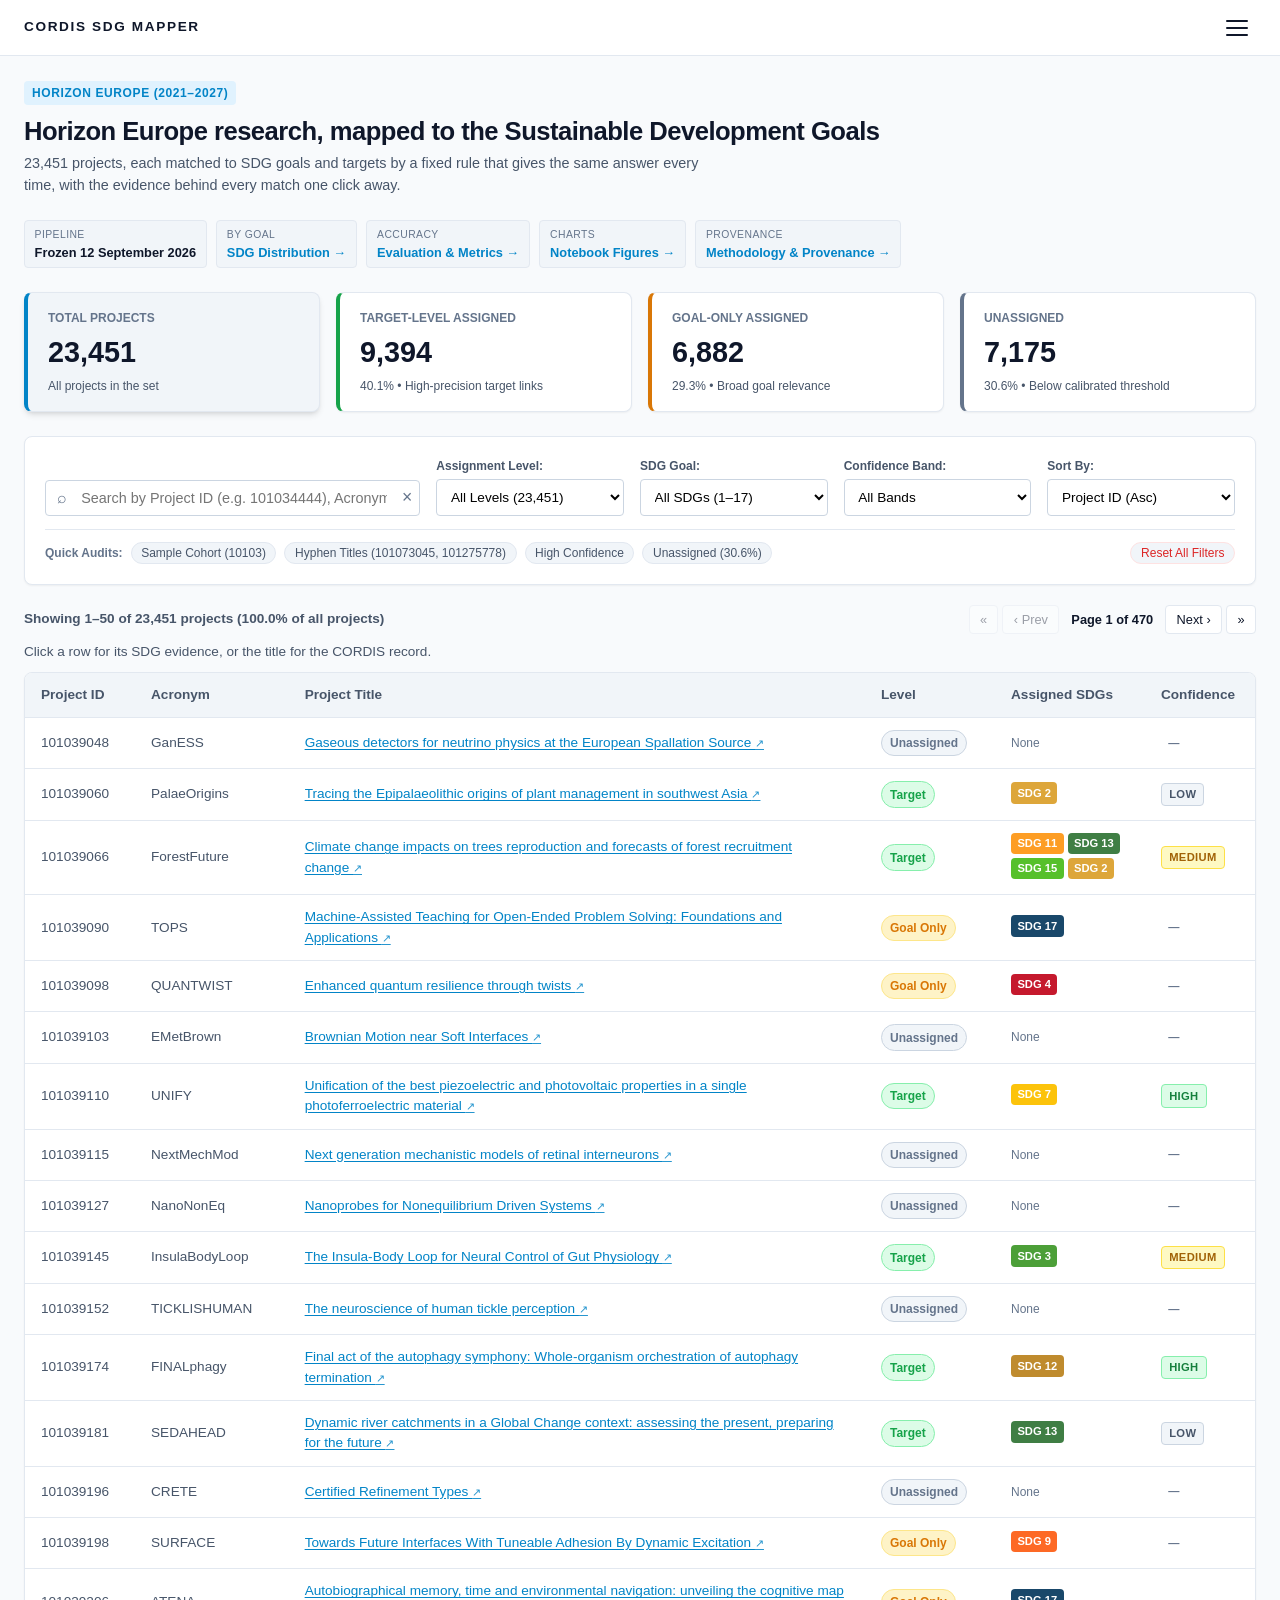
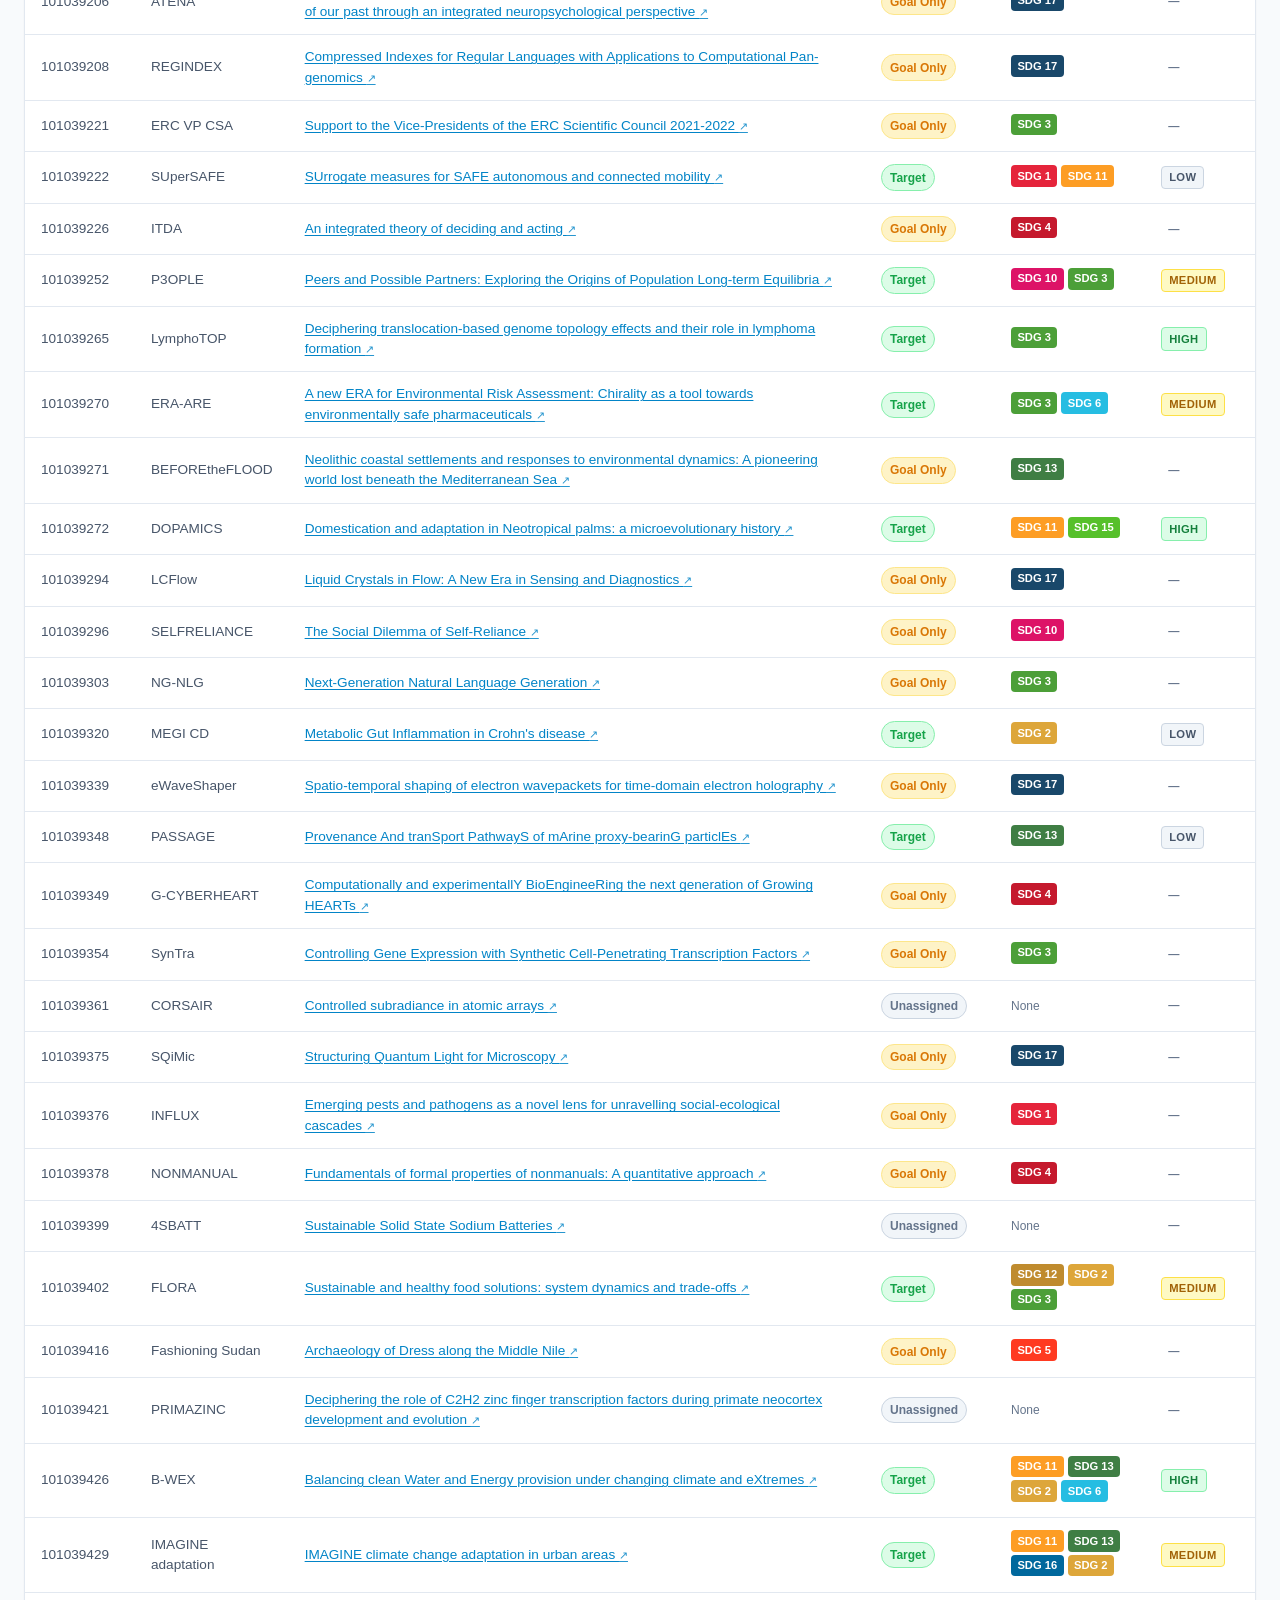
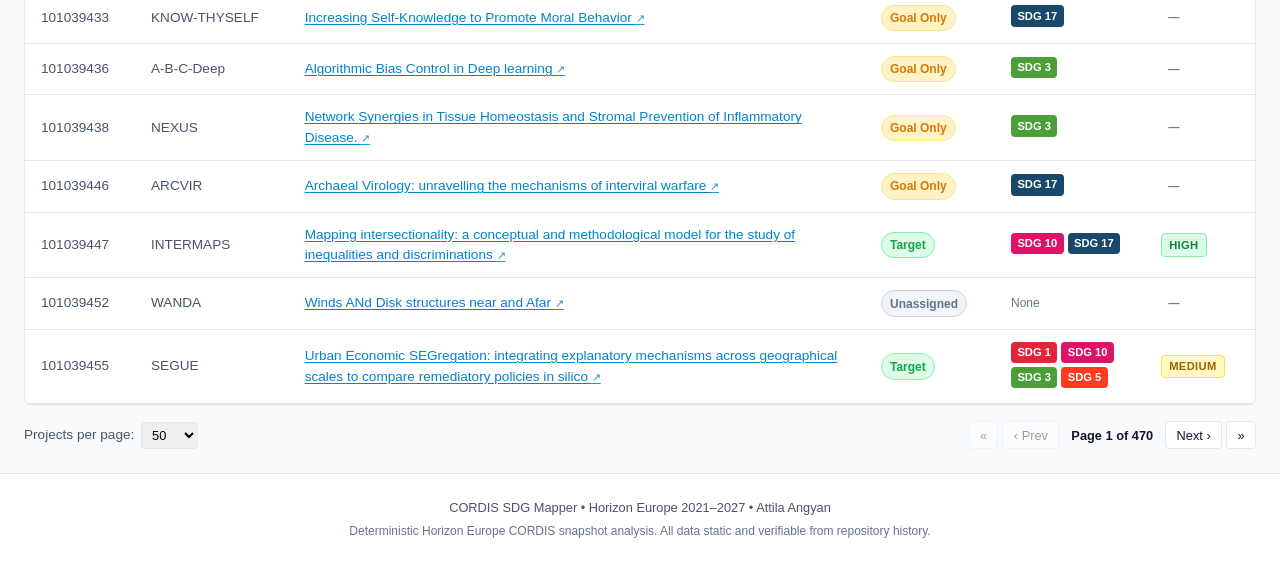
==== commit 9b2a5811: "prototype: the footer carries the site's name Found in counsel's readiness pass, 13 Sept 2026: the f" ====
--- a/prototype/index.html
+++ b/prototype/index.html
@@ -194,7 +194,7 @@
     <section id="tab-sdgs" class="tab-pane">
       <div class="pane-intro">
         <h2>UN Sustainable Development Goals Distribution</h2>
-        <p>Breakdown of 23,451 Horizon Europe projects mapped across the 17 Sustainable Development Goals. Click any Goal to inspect its target-level distribution and filter the project list on the Home page.</p>
+        <p>Breakdown of 23,451 Horizon Europe projects mapped across the 17 Sustainable Development Goals. Click a goal to see its targets and how many projects each holds; from there, a click on a target lists those projects on the Home page.</p>
       </div>
 
       <div class="sdg-grid" id="sdg-grid">
@@ -237,7 +237,7 @@
           <div class="metric-number" id="eval-metric-ceiling">0.442</div>
           <div class="metric-desc"><strong id="eval-metric-ceiling-unreachable">53 of 95 reference pairs</strong> share zero vocabulary with official target descriptions at any threshold.</div>
         </div>
-        <div class="metric-box">
+        <div class="metric-box dev-box">
           <div class="metric-title">Development Cohen's Kappa</div>
           <div class="metric-number" id="eval-metric-kappa">0.677</div>
           <div class="metric-desc">Agreement between two model seats on development 50 sample (substantial agreement baseline).</div>
@@ -272,7 +272,7 @@
           <div class="repro-box">
             <p>Every reported metric is verified by self-proof inside <code class="mono">scripts/metrics.py</code>:</p>
             <pre class="code-block">python scripts/metrics.py --results data/pipeline/evaluation-100-v2.json --results-sha256 0938fe34e41cd5d8ddccfba69238481fdf6470e54046104ad7a3535da6743709 --dev-results data/pipeline/development-50-v1.json --dev-results-sha256 032a4881774ce9adbbc84bb8a949b7d06843ad77a23aae1c4b77d6de522ea460 --handoff data/sample/handoff-evaluation-100.json --out data/pipeline/evaluation-100-metrics.json</pre>
-            <p>The script validates development-50 agreement (<code class="mono" id="eval-repro-kappa">0.677</code>) and held-out 100 target metrics (<code class="mono" id="eval-repro-metrics">P=0.447, R=0.221, Ceiling=0.442</code>) against the frozen run output <code class="mono" title="0938fe34e41cd5d8ddccfba69238481fdf6470e54046104ad7a3535da6743709">0938fe34&hellip;</code>.</p>
+            <p>The script validates development-50 agreement (<span id="eval-repro-kappa">0.677</span>) and held-out 100 target metrics (<span id="eval-repro-metrics">P=0.447, R=0.221, Ceiling=0.442</span>) against the frozen run output <code class="mono" title="0938fe34e41cd5d8ddccfba69238481fdf6470e54046104ad7a3535da6743709">0938fe34&hellip;</code>.</p>
           </div>
         </div>
       </div>
@@ -531,7 +531,7 @@
               <tr id="verify-svg-figures">
                 <td><strong>Notebook Figures</strong></td>
                 <td><code class="mono">figures/*.svg</code> (6 embedded figures)</td>
-                <td><code class="mono">Byte-identical SVG vector assets</code></td>
+                <td>Byte-identical SVG vector assets</td>
               </tr>
             </tbody>
           </table>
@@ -563,7 +563,7 @@
 
   <footer class="app-footer">
     <div class="footer-content">
-      <p>CORDIS &rarr; SDG Static Prototype &bull; Horizon Europe Snapshot Analysis &bull; Author: Attila Angyan</p>
+      <p>CORDIS SDG Mapper &bull; Horizon Europe 2021&ndash;2027 &bull; Attila Angyan</p>
       <p class="footer-sub">Deterministic Horizon Europe CORDIS snapshot analysis. All data static and verifiable from repository history.</p>
     </div>
   </footer>
--- a/prototype/styles.css
+++ b/prototype/styles.css
@@ -59,6 +59,21 @@
 
 .mono {
   font-family: var(--font-mono);
+}
+
+/* A shortened hash: dotted underline says there is more, a click shows it all */
+.hash-short {
+  cursor: pointer;
+  text-decoration: underline dotted;
+  text-underline-offset: 3px;
+}
+.hash-short:hover,
+.hash-short:focus-visible {
+  color: var(--primary);
+  outline: none;
+}
+.hash-open {
+  overflow-wrap: anywhere;
 }
 
 /* Top bar: one slim line that stays; everything else scrolls */
@@ -763,6 +778,23 @@
   background-color: var(--bg-alt);
 }
 
+.sdg-card-foot {
+  display: flex;
+  justify-content: space-between;
+  align-items: baseline;
+  gap: 0.5rem;
+  margin-top: 0.4rem;
+}
+
+.sdg-card-hint {
+  font-size: 0.75rem;
+  font-weight: 600;
+  color: var(--primary);
+  white-space: nowrap;
+}
+.sdg-card-hint::after { content: "Show targets \2193"; }
+.sdg-card.is-open .sdg-card-hint::after { content: "Hide targets \2191"; }
+
 /* While open, the breakdown sits inside the grid, under the clicked card's row */
 .sdg-grid > .target-breakdown-card {
   grid-column: 1 / -1;
@@ -775,12 +807,54 @@
 }
 
 .target-row { cursor: pointer; }
+
+.means-tag {
+  display: inline-block;
+  font-size: 0.65rem;
+  font-weight: 600;
+  text-transform: uppercase;
+  letter-spacing: 0.04em;
+  color: var(--text-muted);
+  background-color: var(--bg-alt);
+  border: 1px solid var(--border-color);
+  border-radius: 999px;
+  padding: 0.05rem 0.45rem;
+  margin-left: 0.4rem;
+  vertical-align: middle;
+  white-space: nowrap;
+}
+
+.note-link {
+  color: var(--primary);
+  text-decoration: underline;
+}
 .target-row:hover td { background-color: var(--bg-alt); }
+
+.share-cell {
+  display: flex;
+  align-items: center;
+  gap: 0.6rem;
+}
+.share-cell .progress-bar-bg { flex: 1; }
+.share-pct {
+  font-size: 0.75rem;
+  color: var(--text-secondary);
+  min-width: 2.5em;
+  text-align: right;
+  font-variant-numeric: tabular-nums;
+}
 
 .goal-statement {
   font-size: 0.95rem;
   font-weight: 400;
   color: var(--text-secondary);
+  margin-top: 0.35rem;
+}
+
+.goal-counts {
+  font-size: 0.8rem;
+  font-weight: 500;
+  color: var(--text-muted);
   margin-top: 0.35rem;
 }
 
@@ -957,12 +1031,19 @@
   box-shadow: var(--shadow-sm);
 }
 
+/* The edge colour says where the number comes from, as on Home: blue for a
+   figure measured on the held-out 100, amber for a limit of the method, grey
+   for a development-set figure. */
 .highlight-box {
-  border-top: 4px solid var(--primary);
+  border-left: 4px solid var(--primary);
 }
 
 .warning-box {
-  border-top: 4px solid var(--warning);
+  border-left: 4px solid var(--warning);
+}
+
+.dev-box {
+  border-left: 4px solid var(--text-muted);
 }
 
 .metric-title {
@@ -977,7 +1058,7 @@
   font-weight: 800;
   color: var(--text-primary);
   margin: 0.25rem 0;
-  font-family: var(--font-mono);
+  font-variant-numeric: tabular-nums;
 }
 
 .metric-desc {
@@ -1027,7 +1108,9 @@
   font-family: var(--font-mono);
   font-size: 0.85rem;
   margin: 0.75rem 0;
-  overflow-x: auto;
+  white-space: pre-wrap;
+  overflow-wrap: anywhere;
+  line-height: 1.6;
 }
 
 /* Figures Gallery */
@@ -1125,6 +1208,12 @@
   border-collapse: collapse;
   font-size: 0.85rem;
   margin-top: 0.75rem;
+}
+
+/* A 64-character digest has no break opportunity; on a narrow window it must
+   wrap inside its cell rather than push the page sideways. */
+.contract-table td {
+  overflow-wrap: anywhere;
 }
 
 .contract-table th {
@@ -1206,7 +1295,6 @@
 }
 
 .modal-id {
-  font-family: var(--font-mono);
   font-size: 0.85rem;
   font-weight: 700;
   color: var(--text-secondary);
@@ -1326,7 +1414,6 @@
 }
 
 .score-badge {
-  font-family: var(--font-mono);
   font-size: 0.85rem;
   font-weight: 700;
   background: var(--primary-light);
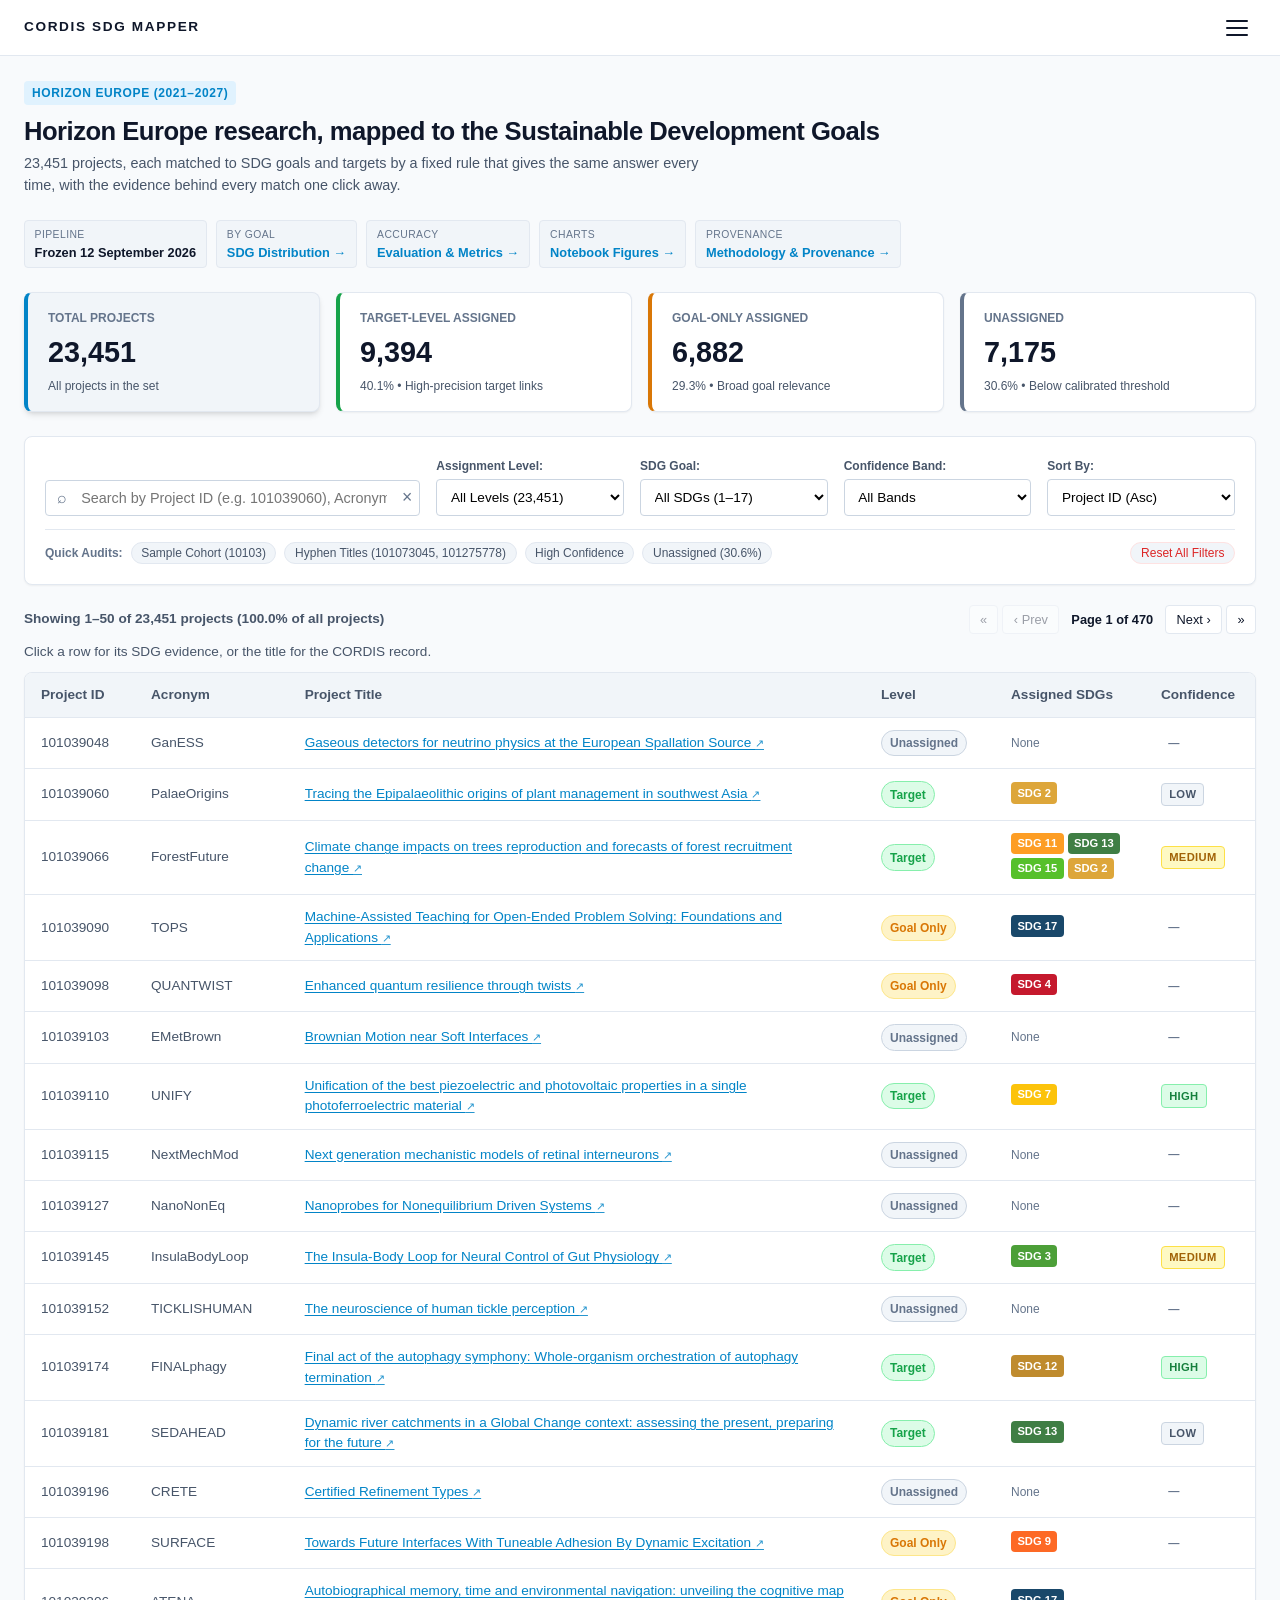
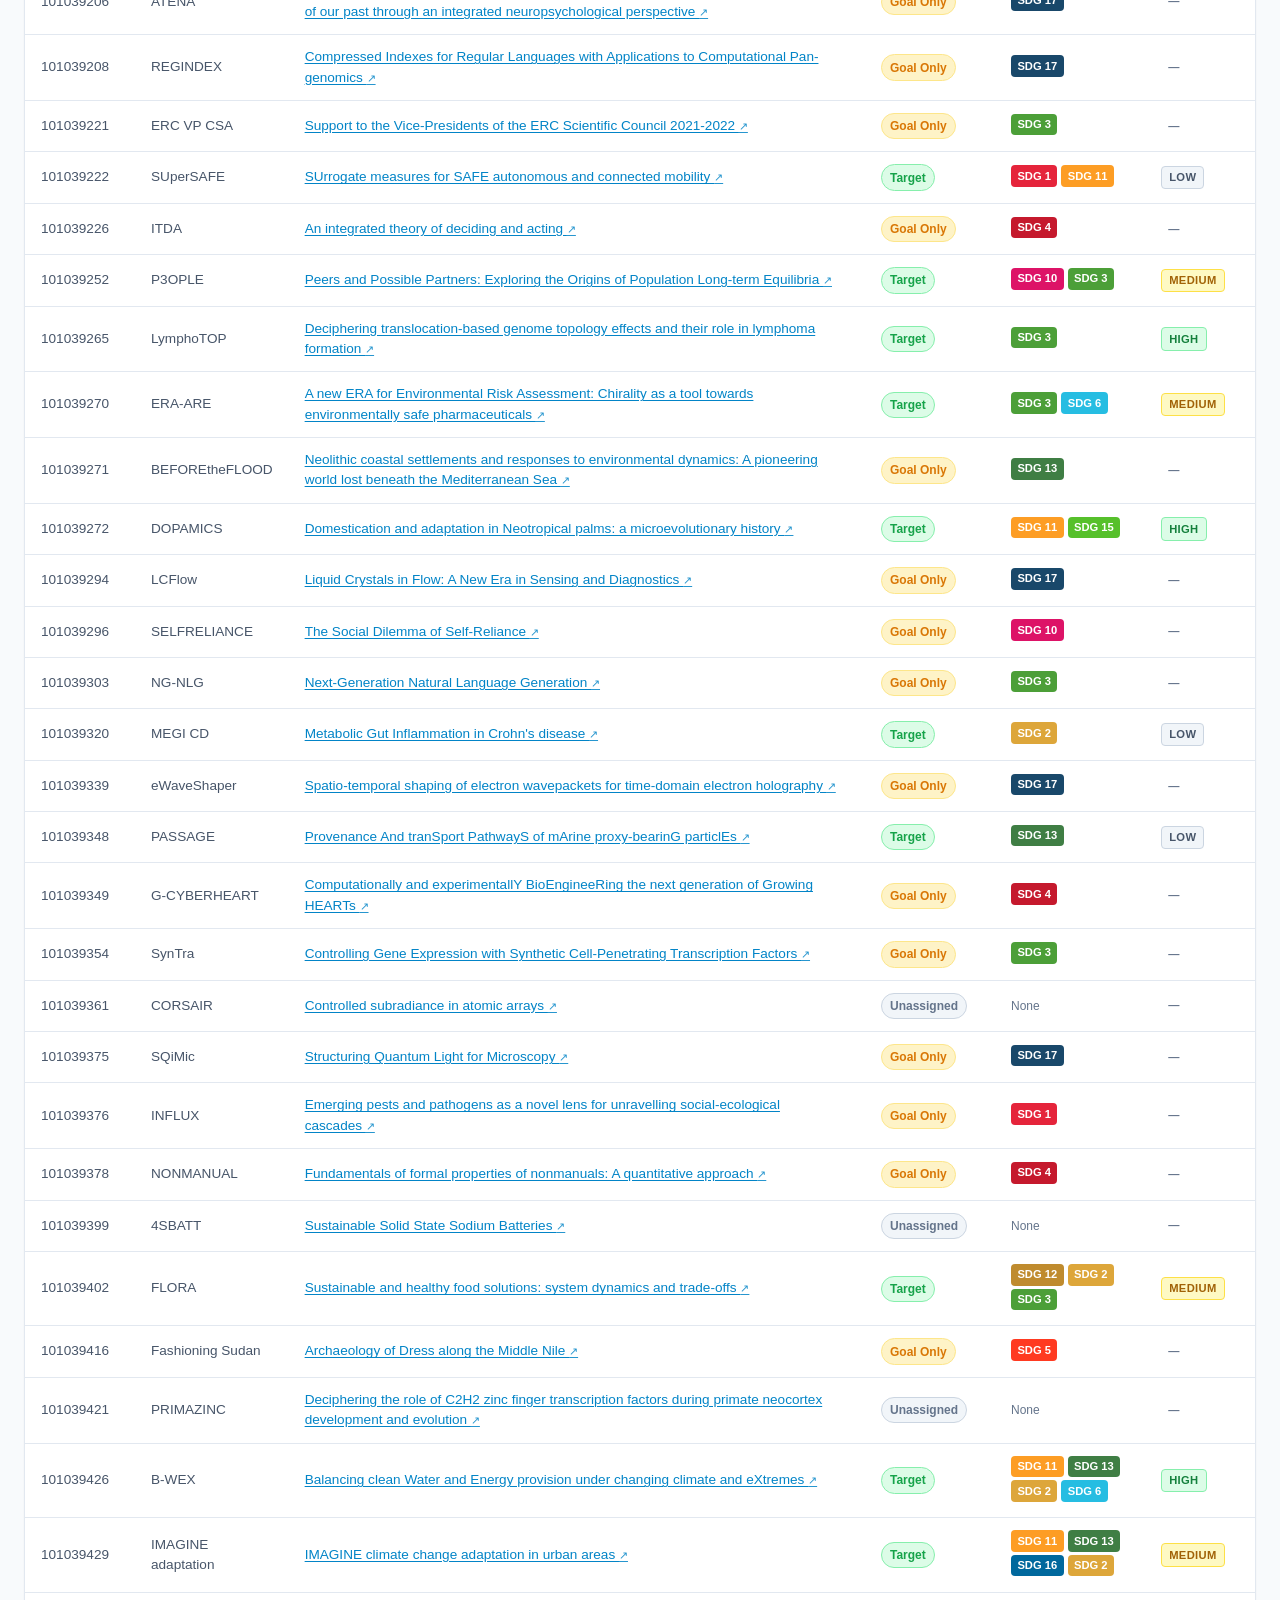
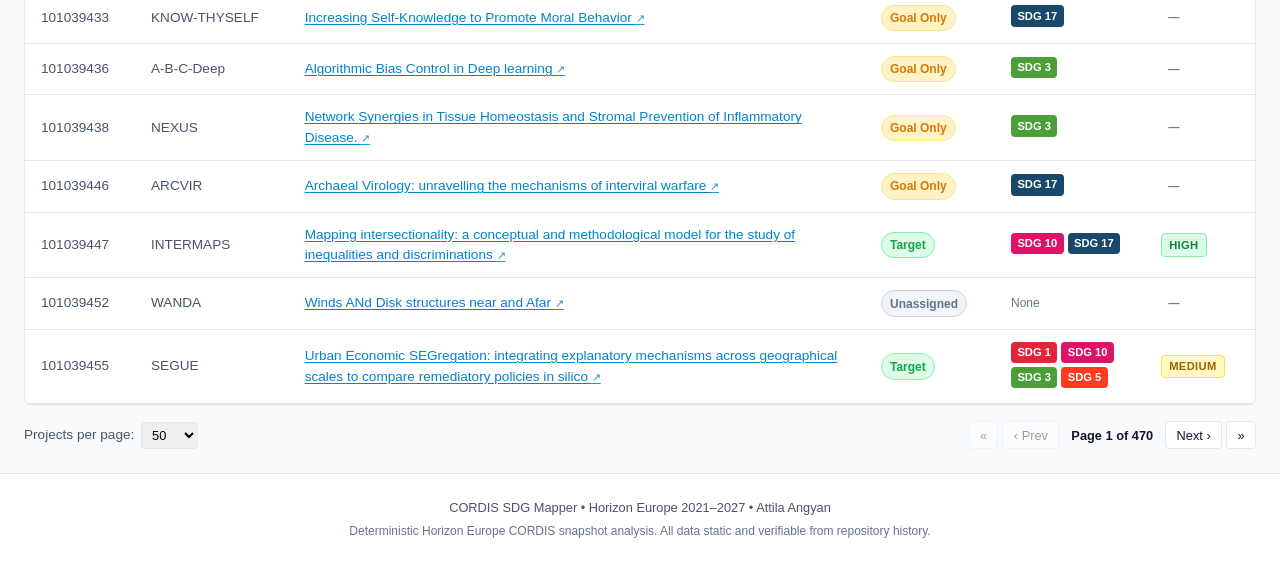
==== commit 9f0893b3: "prototype: the example project id is one that exists Hermes Cordis's second review, item 5 (cordis-s" ====
--- a/prototype/index.html
+++ b/prototype/index.html
@@ -90,7 +90,7 @@
         <div class="filters-main">
           <div class="search-box">
             <span class="search-icon">&telrec;</span>
-            <input type="text" id="search-input" placeholder="Search by Project ID (e.g. 101034444), Acronym, or Title keywords..." autocomplete="off">
+            <input type="text" id="search-input" placeholder="Search by Project ID (e.g. 101039060), Acronym, or Title keywords..." autocomplete="off">
             <button id="clear-search-btn" class="icon-btn" title="Clear search">&times;</button>
           </div>
 
@@ -546,11 +546,11 @@
       <div class="modal-header">
         <div class="modal-title-group">
           <div class="modal-meta-bar">
-            <span class="modal-id" id="modal-project-id">Project 101034444</span>
+            <span class="modal-id" id="modal-project-id">Project 101039060</span>
             <span class="modal-acronym" id="modal-project-acronym">ACRONYM</span>
             <span class="badge-level" id="modal-level-badge">Target-Level</span>
           </div>
-          <h2 class="modal-title"><a href="https://cordis.europa.eu/project/id/101034444" target="_blank" rel="noopener" class="modal-title-link cordis-outbound-link" id="modal-project-title" title="Open CORDIS project record on cordis.europa.eu (external site, opens in new tab)" aria-label="Open project on CORDIS (leaves site)">Project Title Placeholder&nbsp;<span class="external-icon">&nearr;</span></a></h2>
+          <h2 class="modal-title"><a href="https://cordis.europa.eu/project/id/101039060" target="_blank" rel="noopener" class="modal-title-link cordis-outbound-link" id="modal-project-title" title="Open CORDIS project record on cordis.europa.eu (external site, opens in new tab)" aria-label="Open project on CORDIS (leaves site)">Project Title Placeholder&nbsp;<span class="external-icon">&nearr;</span></a></h2>
         </div>
         <button class="modal-close-btn" id="modal-close-btn" title="Close modal">&times;</button>
       </div>
